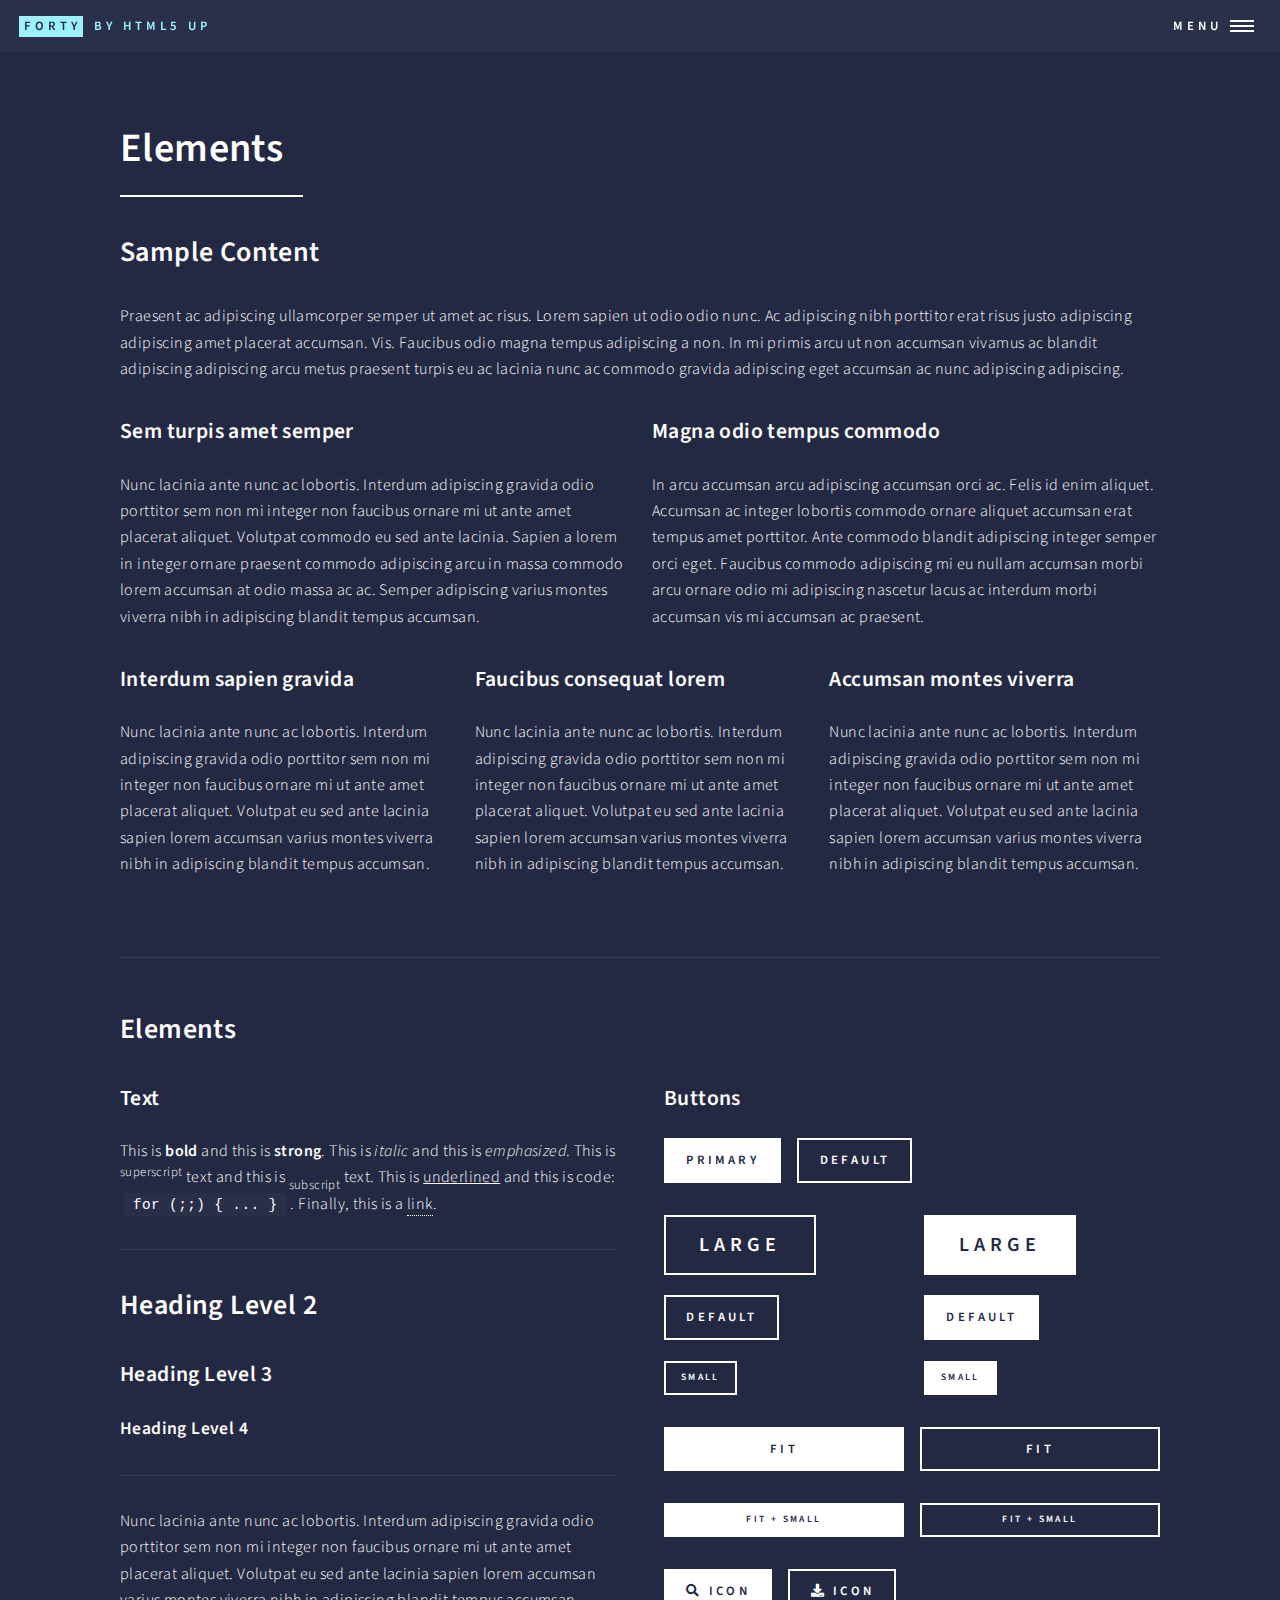
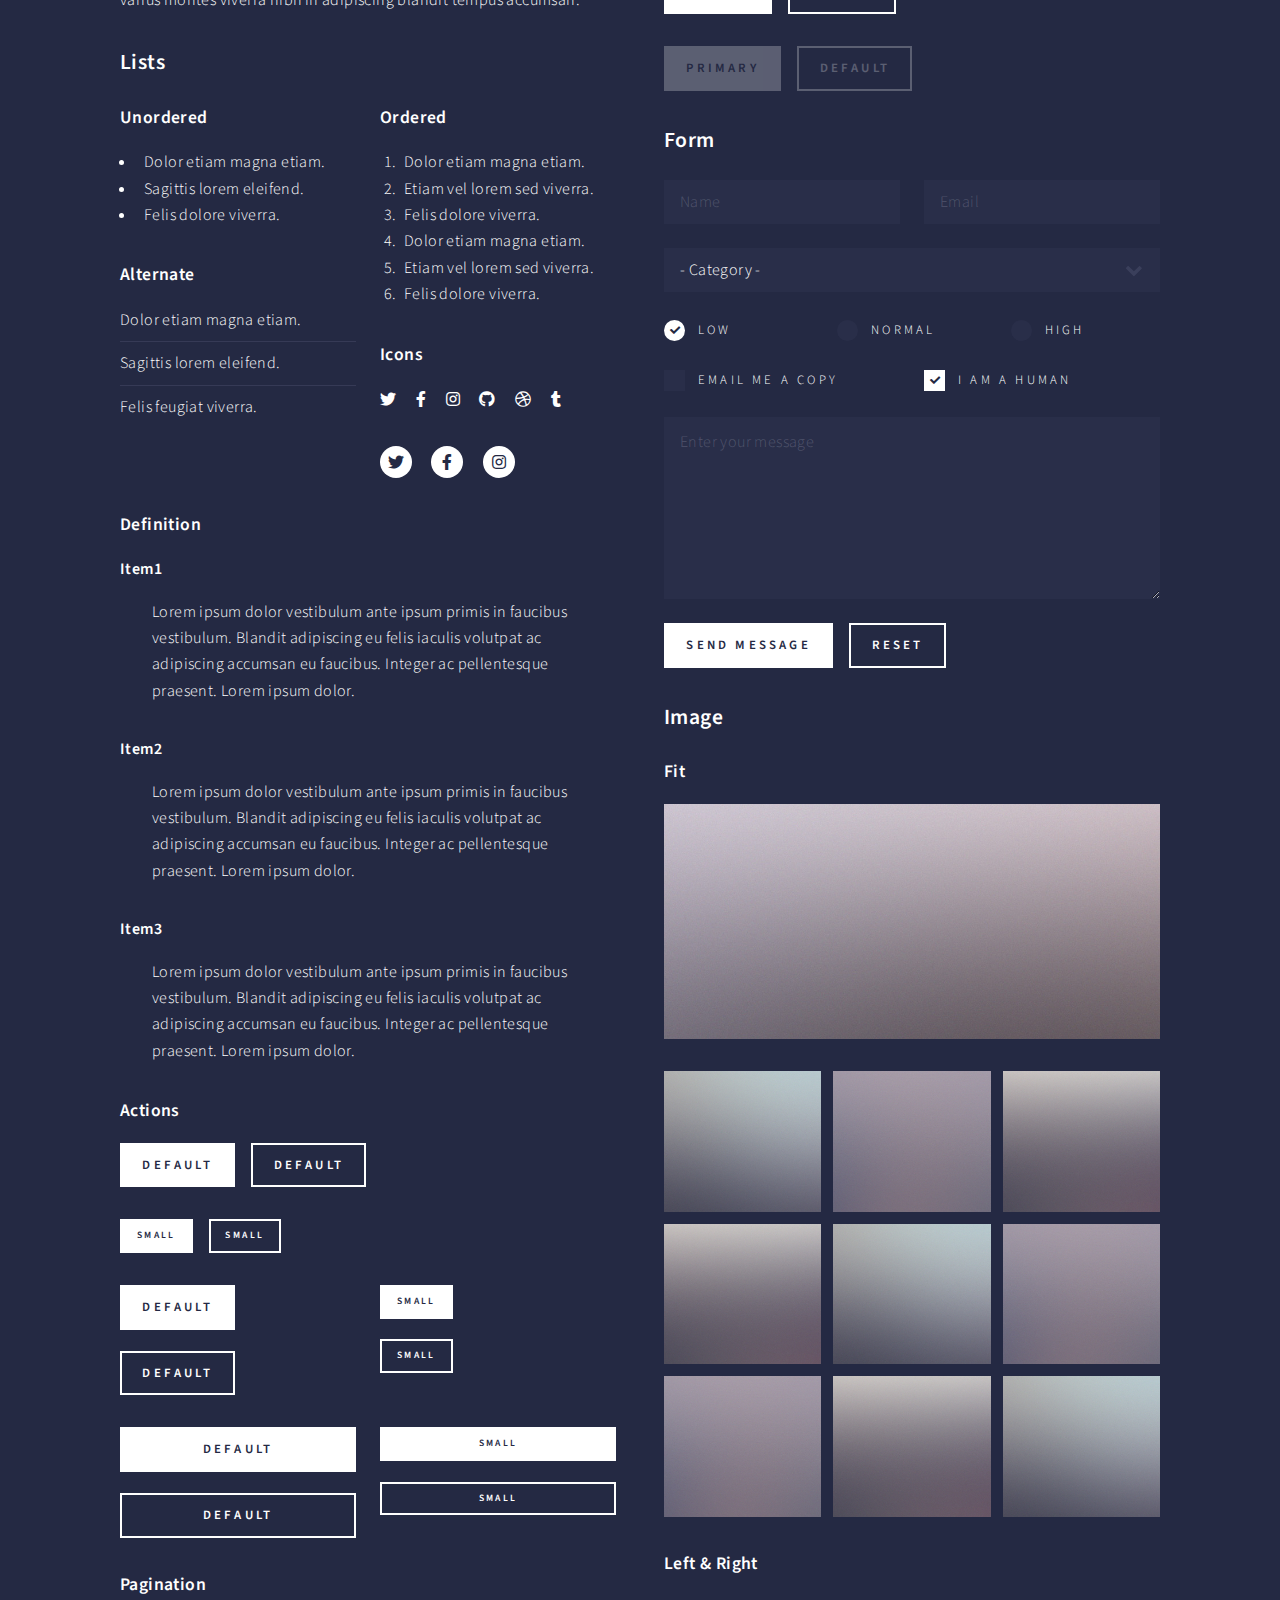
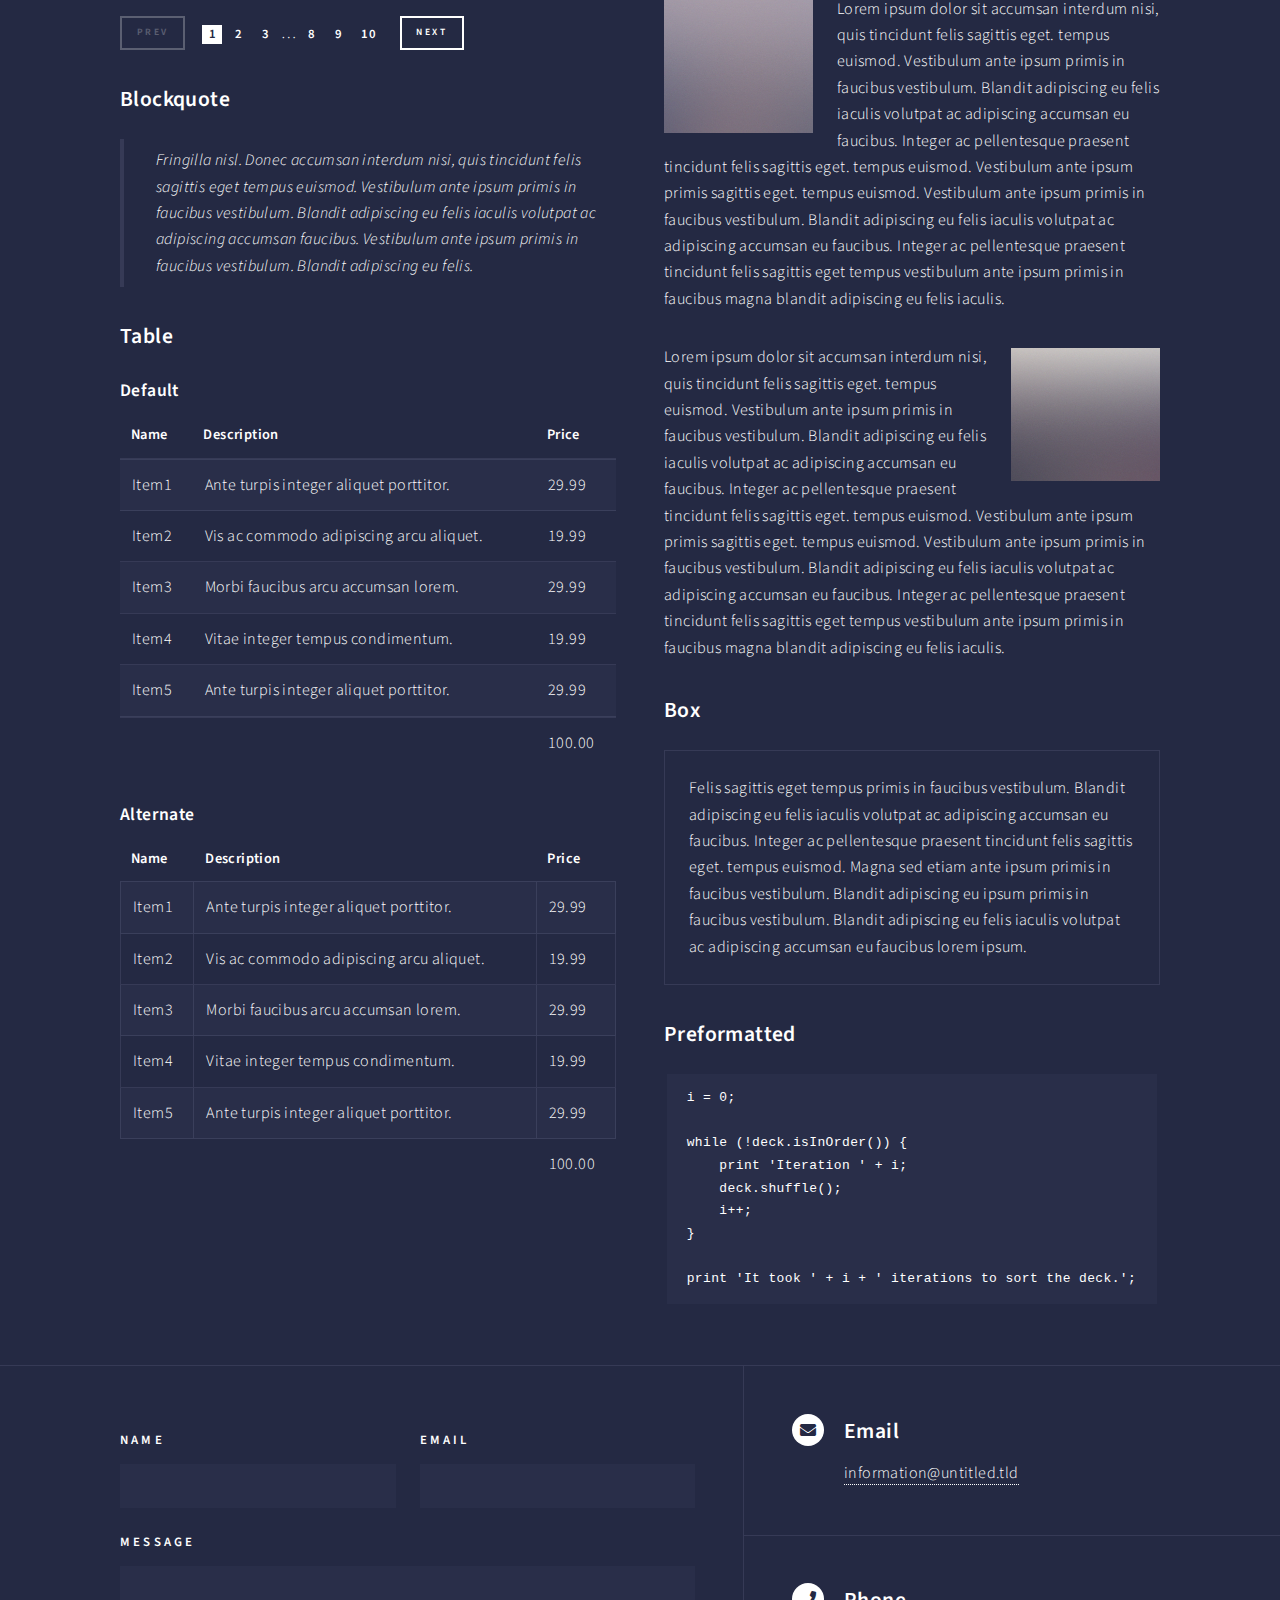
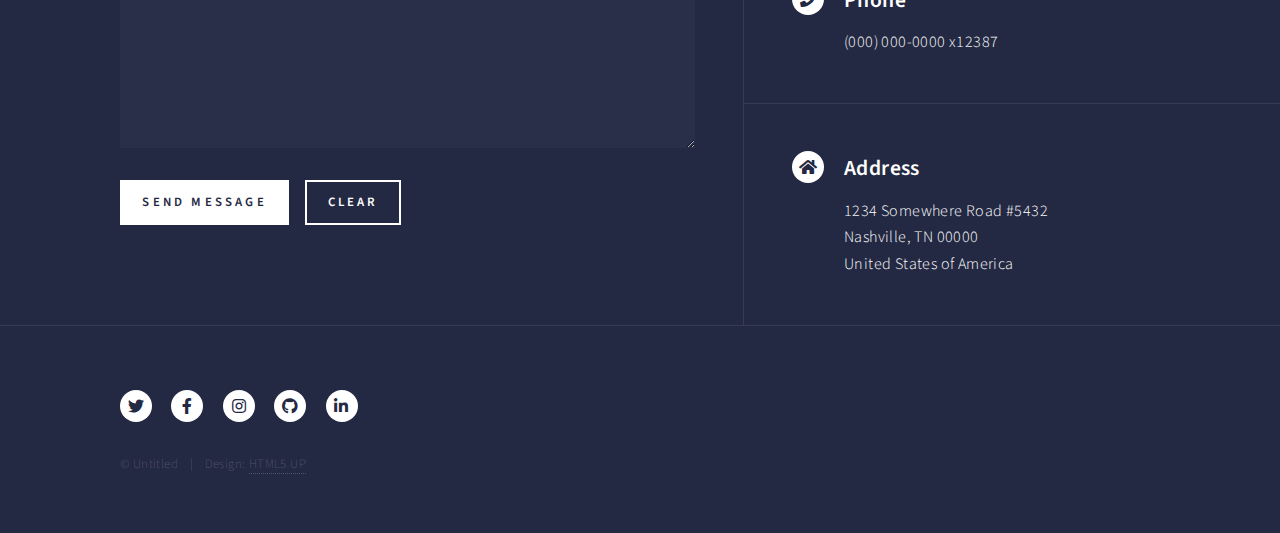
==== elements.html @ 91b51669 "first commit" ====
<!DOCTYPE HTML>
<!--
	Forty by HTML5 UP
	html5up.net | @ajlkn
	Free for personal and commercial use under the CCA 3.0 license (html5up.net/license)
-->
<html>
	<head>
		<title>Elements - Forty by HTML5 UP</title>
		<meta charset="utf-8" />
		<meta name="viewport" content="width=device-width, initial-scale=1, user-scalable=no" />
		<link rel="stylesheet" href="assets/css/main.css" />
		<noscript><link rel="stylesheet" href="assets/css/noscript.css" /></noscript>
	</head>
	<body class="is-preload">

		<!-- Wrapper -->
			<div id="wrapper">

				<!-- Header -->
					<header id="header">
						<a href="index.html" class="logo"><strong>Forty</strong> <span>by HTML5 UP</span></a>
						<nav>
							<a href="#menu">Menu</a>
						</nav>
					</header>

				<!-- Menu -->
					<nav id="menu">
						<ul class="links">
							<li><a href="index.html">Home</a></li>
							<li><a href="landing.html">Landing</a></li>
							<li><a href="generic.html">Generic</a></li>
							<li><a href="elements.html">Elements</a></li>
						</ul>
						<ul class="actions stacked">
							<li><a href="#" class="button primary fit">Get Started</a></li>
							<li><a href="#" class="button fit">Log In</a></li>
						</ul>
					</nav>

				<!-- Main -->
					<div id="main" class="alt">

						<!-- One -->
							<section id="one">
								<div class="inner">
									<header class="major">
										<h1>Elements</h1>
									</header>

									<!-- Content -->
										<h2 id="content">Sample Content</h2>
										<p>Praesent ac adipiscing ullamcorper semper ut amet ac risus. Lorem sapien ut odio odio nunc. Ac adipiscing nibh porttitor erat risus justo adipiscing adipiscing amet placerat accumsan. Vis. Faucibus odio magna tempus adipiscing a non. In mi primis arcu ut non accumsan vivamus ac blandit adipiscing adipiscing arcu metus praesent turpis eu ac lacinia nunc ac commodo gravida adipiscing eget accumsan ac nunc adipiscing adipiscing.</p>
										<div class="row">
											<div class="col-6 col-12-small">
												<h3>Sem turpis amet semper</h3>
												<p>Nunc lacinia ante nunc ac lobortis. Interdum adipiscing gravida odio porttitor sem non mi integer non faucibus ornare mi ut ante amet placerat aliquet. Volutpat commodo eu sed ante lacinia. Sapien a lorem in integer ornare praesent commodo adipiscing arcu in massa commodo lorem accumsan at odio massa ac ac. Semper adipiscing varius montes viverra nibh in adipiscing blandit tempus accumsan.</p>
											</div>
											<div class="col-6 col-12-small">
												<h3>Magna odio tempus commodo</h3>
												<p>In arcu accumsan arcu adipiscing accumsan orci ac. Felis id enim aliquet. Accumsan ac integer lobortis commodo ornare aliquet accumsan erat tempus amet porttitor. Ante commodo blandit adipiscing integer semper orci eget. Faucibus commodo adipiscing mi eu nullam accumsan morbi arcu ornare odio mi adipiscing nascetur lacus ac interdum morbi accumsan vis mi accumsan ac praesent.</p>
											</div>
											<!-- Break -->
											<div class="col-4 col-12-medium">
												<h3>Interdum sapien gravida</h3>
												<p>Nunc lacinia ante nunc ac lobortis. Interdum adipiscing gravida odio porttitor sem non mi integer non faucibus ornare mi ut ante amet placerat aliquet. Volutpat eu sed ante lacinia sapien lorem accumsan varius montes viverra nibh in adipiscing blandit tempus accumsan.</p>
											</div>
											<div class="col-4 col-12-medium">
												<h3>Faucibus consequat lorem</h3>
												<p>Nunc lacinia ante nunc ac lobortis. Interdum adipiscing gravida odio porttitor sem non mi integer non faucibus ornare mi ut ante amet placerat aliquet. Volutpat eu sed ante lacinia sapien lorem accumsan varius montes viverra nibh in adipiscing blandit tempus accumsan.</p>
											</div>
											<div class="col-4 col-12-medium">
												<h3>Accumsan montes viverra</h3>
												<p>Nunc lacinia ante nunc ac lobortis. Interdum adipiscing gravida odio porttitor sem non mi integer non faucibus ornare mi ut ante amet placerat aliquet. Volutpat eu sed ante lacinia sapien lorem accumsan varius montes viverra nibh in adipiscing blandit tempus accumsan.</p>
											</div>
										</div>

									<hr class="major" />

									<!-- Elements -->
										<h2 id="elements">Elements</h2>
										<div class="row gtr-200">
											<div class="col-6 col-12-medium">

												<!-- Text stuff -->
													<h3>Text</h3>
													<p>This is <b>bold</b> and this is <strong>strong</strong>. This is <i>italic</i> and this is <em>emphasized</em>.
													This is <sup>superscript</sup> text and this is <sub>subscript</sub> text.
													This is <u>underlined</u> and this is code: <code>for (;;) { ... }</code>.
													Finally, this is a <a href="#">link</a>.</p>
													<hr />
													<h2>Heading Level 2</h2>
													<h3>Heading Level 3</h3>
													<h4>Heading Level 4</h4>
													<hr />
													<p>Nunc lacinia ante nunc ac lobortis. Interdum adipiscing gravida odio porttitor sem non mi integer non faucibus ornare mi ut ante amet placerat aliquet. Volutpat eu sed ante lacinia sapien lorem accumsan varius montes viverra nibh in adipiscing blandit tempus accumsan.</p>

												<!-- Lists -->
													<h3>Lists</h3>
													<div class="row">
														<div class="col-6 col-12-small">

															<h4>Unordered</h4>
															<ul>
																<li>Dolor etiam magna etiam.</li>
																<li>Sagittis lorem eleifend.</li>
																<li>Felis dolore viverra.</li>
															</ul>

															<h4>Alternate</h4>
															<ul class="alt">
																<li>Dolor etiam magna etiam.</li>
																<li>Sagittis lorem eleifend.</li>
																<li>Felis feugiat viverra.</li>
															</ul>

														</div>
														<div class="col-6 col-12-small">

															<h4>Ordered</h4>
															<ol>
																<li>Dolor etiam magna etiam.</li>
																<li>Etiam vel lorem sed viverra.</li>
																<li>Felis dolore viverra.</li>
																<li>Dolor etiam magna etiam.</li>
																<li>Etiam vel lorem sed viverra.</li>
																<li>Felis dolore viverra.</li>
															</ol>

															<h4>Icons</h4>
															<ul class="icons">
																<li><a href="#" class="icon brands fa-twitter"><span class="label">Twitter</span></a></li>
																<li><a href="#" class="icon brands fa-facebook-f"><span class="label">Facebook</span></a></li>
																<li><a href="#" class="icon brands fa-instagram"><span class="label">Instagram</span></a></li>
																<li><a href="#" class="icon brands fa-github"><span class="label">Github</span></a></li>
																<li><a href="#" class="icon brands fa-dribbble"><span class="label">Dribbble</span></a></li>
																<li><a href="#" class="icon brands fa-tumblr"><span class="label">Tumblr</span></a></li>
															</ul>
															<ul class="icons">
																<li><a href="#" class="icon brands alt fa-twitter"><span class="label">Twitter</span></a></li>
																<li><a href="#" class="icon brands alt fa-facebook-f"><span class="label">Facebook</span></a></li>
																<li><a href="#" class="icon brands alt fa-instagram"><span class="label">Instagram</span></a></li>
															</ul>

														</div>
													</div>
													<h4>Definition</h4>
													<dl>
														<dt>Item1</dt>
														<dd>
															<p>Lorem ipsum dolor vestibulum ante ipsum primis in faucibus vestibulum. Blandit adipiscing eu felis iaculis volutpat ac adipiscing accumsan eu faucibus. Integer ac pellentesque praesent. Lorem ipsum dolor.</p>
														</dd>
														<dt>Item2</dt>
														<dd>
															<p>Lorem ipsum dolor vestibulum ante ipsum primis in faucibus vestibulum. Blandit adipiscing eu felis iaculis volutpat ac adipiscing accumsan eu faucibus. Integer ac pellentesque praesent. Lorem ipsum dolor.</p>
														</dd>
														<dt>Item3</dt>
														<dd>
															<p>Lorem ipsum dolor vestibulum ante ipsum primis in faucibus vestibulum. Blandit adipiscing eu felis iaculis volutpat ac adipiscing accumsan eu faucibus. Integer ac pellentesque praesent. Lorem ipsum dolor.</p>
														</dd>
													</dl>

													<h4>Actions</h4>
													<ul class="actions">
														<li><a href="#" class="button primary">Default</a></li>
														<li><a href="#" class="button">Default</a></li>
													</ul>
													<ul class="actions small">
														<li><a href="#" class="button primary small">Small</a></li>
														<li><a href="#" class="button small">Small</a></li>
													</ul>
													<div class="row">
														<div class="col-6 col-12-small">
															<ul class="actions stacked">
																<li><a href="#" class="button primary">Default</a></li>
																<li><a href="#" class="button">Default</a></li>
															</ul>
														</div>
														<div class="col-6 col-12-small">
															<ul class="actions stacked">
																<li><a href="#" class="button primary small">Small</a></li>
																<li><a href="#" class="button small">Small</a></li>
															</ul>
														</div>
														<div class="col-6 col-12-small">
															<ul class="actions stacked">
																<li><a href="#" class="button primary fit">Default</a></li>
																<li><a href="#" class="button fit">Default</a></li>
															</ul>
														</div>
														<div class="col-6 col-12-small">
															<ul class="actions stacked">
																<li><a href="#" class="button primary small fit">Small</a></li>
																<li><a href="#" class="button small fit">Small</a></li>
															</ul>
														</div>
													</div>

													<h4>Pagination</h4>
													<ul class="pagination">
														<li><span class="button small disabled">Prev</span></li>
														<li><a href="#" class="page active">1</a></li>
														<li><a href="#" class="page">2</a></li>
														<li><a href="#" class="page">3</a></li>
														<li><span>&hellip;</span></li>
														<li><a href="#" class="page">8</a></li>
														<li><a href="#" class="page">9</a></li>
														<li><a href="#" class="page">10</a></li>
														<li><a href="#" class="button small">Next</a></li>
													</ul>

												<!-- Blockquote -->
													<h3>Blockquote</h3>
													<blockquote>Fringilla nisl. Donec accumsan interdum nisi, quis tincidunt felis sagittis eget tempus euismod. Vestibulum ante ipsum primis in faucibus vestibulum. Blandit adipiscing eu felis iaculis volutpat ac adipiscing accumsan faucibus. Vestibulum ante ipsum primis in faucibus vestibulum. Blandit adipiscing eu felis.</blockquote>

												<!-- Table -->
													<h3>Table</h3>

													<h4>Default</h4>
													<div class="table-wrapper">
														<table>
															<thead>
																<tr>
																	<th>Name</th>
																	<th>Description</th>
																	<th>Price</th>
																</tr>
															</thead>
															<tbody>
																<tr>
																	<td>Item1</td>
																	<td>Ante turpis integer aliquet porttitor.</td>
																	<td>29.99</td>
																</tr>
																<tr>
																	<td>Item2</td>
																	<td>Vis ac commodo adipiscing arcu aliquet.</td>
																	<td>19.99</td>
																</tr>
																<tr>
																	<td>Item3</td>
																	<td> Morbi faucibus arcu accumsan lorem.</td>
																	<td>29.99</td>
																</tr>
																<tr>
																	<td>Item4</td>
																	<td>Vitae integer tempus condimentum.</td>
																	<td>19.99</td>
																</tr>
																<tr>
																	<td>Item5</td>
																	<td>Ante turpis integer aliquet porttitor.</td>
																	<td>29.99</td>
																</tr>
															</tbody>
															<tfoot>
																<tr>
																	<td colspan="2"></td>
																	<td>100.00</td>
																</tr>
															</tfoot>
														</table>
													</div>

													<h4>Alternate</h4>
													<div class="table-wrapper">
														<table class="alt">
															<thead>
																<tr>
																	<th>Name</th>
																	<th>Description</th>
																	<th>Price</th>
																</tr>
															</thead>
															<tbody>
																<tr>
																	<td>Item1</td>
																	<td>Ante turpis integer aliquet porttitor.</td>
																	<td>29.99</td>
																</tr>
																<tr>
																	<td>Item2</td>
																	<td>Vis ac commodo adipiscing arcu aliquet.</td>
																	<td>19.99</td>
																</tr>
																<tr>
																	<td>Item3</td>
																	<td> Morbi faucibus arcu accumsan lorem.</td>
																	<td>29.99</td>
																</tr>
																<tr>
																	<td>Item4</td>
																	<td>Vitae integer tempus condimentum.</td>
																	<td>19.99</td>
																</tr>
																<tr>
																	<td>Item5</td>
																	<td>Ante turpis integer aliquet porttitor.</td>
																	<td>29.99</td>
																</tr>
															</tbody>
															<tfoot>
																<tr>
																	<td colspan="2"></td>
																	<td>100.00</td>
																</tr>
															</tfoot>
														</table>
													</div>

											</div>
											<div class="col-6 col-12-medium">

												<!-- Buttons -->
													<h3>Buttons</h3>
													<ul class="actions">
														<li><a href="#" class="button primary">Primary</a></li>
														<li><a href="#" class="button">Default</a></li>
													</ul>
													<div class="row">
														<div class="col-6 col-12-xsmall">
															<ul class="actions stacked">
																<li><a href="#" class="button large">Large</a></li>
																<li><a href="#" class="button">Default</a></li>
																<li><a href="#" class="button small">Small</a></li>
															</ul>
														</div>
														<div class="col-6 col-12-xsmall">
															<ul class="actions stacked">
																<li><a href="#" class="button primary large">Large</a></li>
																<li><a href="#" class="button primary">Default</a></li>
																<li><a href="#" class="button primary small">Small</a></li>
															</ul>
														</div>
													</div>
													<ul class="actions fit">
														<li><a href="#" class="button primary fit">Fit</a></li>
														<li><a href="#" class="button fit">Fit</a></li>
													</ul>
													<ul class="actions fit small">
														<li><a href="#" class="button primary fit small">Fit + Small</a></li>
														<li><a href="#" class="button fit small">Fit + Small</a></li>
													</ul>
													<ul class="actions">
														<li><a href="#" class="button primary icon solid fa-search">Icon</a></li>
														<li><a href="#" class="button icon solid fa-download">Icon</a></li>
													</ul>
													<ul class="actions">
														<li><span class="button primary disabled">Primary</span></li>
														<li><span class="button disabled">Default</span></li>
													</ul>

												<!-- Form -->
													<h3>Form</h3>

													<form method="post" action="#">
														<div class="row gtr-uniform">
															<div class="col-6 col-12-xsmall">
																<input type="text" name="demo-name" id="demo-name" value="" placeholder="Name" />
															</div>
															<div class="col-6 col-12-xsmall">
																<input type="email" name="demo-email" id="demo-email" value="" placeholder="Email" />
															</div>
															<!-- Break -->
															<div class="col-12">
																<select name="demo-category" id="demo-category">
																	<option value="">- Category -</option>
																	<option value="1">Manufacturing</option>
																	<option value="1">Shipping</option>
																	<option value="1">Administration</option>
																	<option value="1">Human Resources</option>
																</select>
															</div>
															<!-- Break -->
															<div class="col-4 col-12-small">
																<input type="radio" id="demo-priority-low" name="demo-priority" checked>
																<label for="demo-priority-low">Low</label>
															</div>
															<div class="col-4 col-12-small">
																<input type="radio" id="demo-priority-normal" name="demo-priority">
																<label for="demo-priority-normal">Normal</label>
															</div>
															<div class="col-4 col-12-small">
																<input type="radio" id="demo-priority-high" name="demo-priority">
																<label for="demo-priority-high">High</label>
															</div>
															<!-- Break -->
															<div class="col-6 col-12-small">
																<input type="checkbox" id="demo-copy" name="demo-copy">
																<label for="demo-copy">Email me a copy</label>
															</div>
															<div class="col-6 col-12-small">
																<input type="checkbox" id="demo-human" name="demo-human" checked>
																<label for="demo-human">I am a human</label>
															</div>
															<!-- Break -->
															<div class="col-12">
																<textarea name="demo-message" id="demo-message" placeholder="Enter your message" rows="6"></textarea>
															</div>
															<!-- Break -->
															<div class="col-12">
																<ul class="actions">
																	<li><input type="submit" value="Send Message" class="primary" /></li>
																	<li><input type="reset" value="Reset" /></li>
																</ul>
															</div>
														</div>
													</form>

												<!-- Image -->
													<h3>Image</h3>

													<h4>Fit</h4>
													<span class="image fit"><img src="images/pic03.jpg" alt="" /></span>
													<div class="box alt">
														<div class="row gtr-50 gtr-uniform">
															<div class="col-4"><span class="image fit"><img src="images/pic08.jpg" alt="" /></span></div>
															<div class="col-4"><span class="image fit"><img src="images/pic09.jpg" alt="" /></span></div>
															<div class="col-4"><span class="image fit"><img src="images/pic10.jpg" alt="" /></span></div>
															<!-- Break -->
															<div class="col-4"><span class="image fit"><img src="images/pic10.jpg" alt="" /></span></div>
															<div class="col-4"><span class="image fit"><img src="images/pic08.jpg" alt="" /></span></div>
															<div class="col-4"><span class="image fit"><img src="images/pic09.jpg" alt="" /></span></div>
															<!-- Break -->
															<div class="col-4"><span class="image fit"><img src="images/pic09.jpg" alt="" /></span></div>
															<div class="col-4"><span class="image fit"><img src="images/pic10.jpg" alt="" /></span></div>
															<div class="col-4"><span class="image fit"><img src="images/pic08.jpg" alt="" /></span></div>
														</div>
													</div>

													<h4>Left &amp; Right</h4>
													<p><span class="image left"><img src="images/pic09.jpg" alt="" /></span>Lorem ipsum dolor sit accumsan interdum nisi, quis tincidunt felis sagittis eget. tempus euismod. Vestibulum ante ipsum primis in faucibus vestibulum. Blandit adipiscing eu felis iaculis volutpat ac adipiscing accumsan eu faucibus. Integer ac pellentesque praesent tincidunt felis sagittis eget. tempus euismod. Vestibulum ante ipsum primis sagittis eget. tempus euismod. Vestibulum ante ipsum primis in faucibus vestibulum. Blandit adipiscing eu felis iaculis volutpat ac adipiscing accumsan eu faucibus. Integer ac pellentesque praesent tincidunt felis sagittis eget tempus vestibulum ante ipsum primis in faucibus magna blandit adipiscing eu felis iaculis.</p>
													<p><span class="image right"><img src="images/pic10.jpg" alt="" /></span>Lorem ipsum dolor sit accumsan interdum nisi, quis tincidunt felis sagittis eget. tempus euismod. Vestibulum ante ipsum primis in faucibus vestibulum. Blandit adipiscing eu felis iaculis volutpat ac adipiscing accumsan eu faucibus. Integer ac pellentesque praesent tincidunt felis sagittis eget. tempus euismod. Vestibulum ante ipsum primis sagittis eget. tempus euismod. Vestibulum ante ipsum primis in faucibus vestibulum. Blandit adipiscing eu felis iaculis volutpat ac adipiscing accumsan eu faucibus. Integer ac pellentesque praesent tincidunt felis sagittis eget tempus vestibulum ante ipsum primis in faucibus magna blandit adipiscing eu felis iaculis.</p>

												<!-- Box -->
													<h3>Box</h3>
													<div class="box">
														<p>Felis sagittis eget tempus primis in faucibus vestibulum. Blandit adipiscing eu felis iaculis volutpat ac adipiscing accumsan eu faucibus. Integer ac pellentesque praesent tincidunt felis sagittis eget. tempus euismod. Magna sed etiam ante ipsum primis in faucibus vestibulum. Blandit adipiscing eu ipsum primis in faucibus vestibulum. Blandit adipiscing eu felis iaculis volutpat ac adipiscing accumsan eu faucibus lorem ipsum.</p>
													</div>

												<!-- Preformatted Code -->
													<h3>Preformatted</h3>
													<pre><code>i = 0;

while (!deck.isInOrder()) {
    print 'Iteration ' + i;
    deck.shuffle();
    i++;
}

print 'It took ' + i + ' iterations to sort the deck.';
</code></pre>

											</div>
										</div>

								</div>
							</section>

					</div>

				<!-- Contact -->
					<section id="contact">
						<div class="inner">
							<section>
								<form method="post" action="#">
									<div class="fields">
										<div class="field half">
											<label for="name">Name</label>
											<input type="text" name="name" id="name" />
										</div>
										<div class="field half">
											<label for="email">Email</label>
											<input type="text" name="email" id="email" />
										</div>
										<div class="field">
											<label for="message">Message</label>
											<textarea name="message" id="message" rows="6"></textarea>
										</div>
									</div>
									<ul class="actions">
										<li><input type="submit" value="Send Message" class="primary" /></li>
										<li><input type="reset" value="Clear" /></li>
									</ul>
								</form>
							</section>
							<section class="split">
								<section>
									<div class="contact-method">
										<span class="icon solid alt fa-envelope"></span>
										<h3>Email</h3>
										<a href="#">information@untitled.tld</a>
									</div>
								</section>
								<section>
									<div class="contact-method">
										<span class="icon solid alt fa-phone"></span>
										<h3>Phone</h3>
										<span>(000) 000-0000 x12387</span>
									</div>
								</section>
								<section>
									<div class="contact-method">
										<span class="icon solid alt fa-home"></span>
										<h3>Address</h3>
										<span>1234 Somewhere Road #5432<br />
										Nashville, TN 00000<br />
										United States of America</span>
									</div>
								</section>
							</section>
						</div>
					</section>

				<!-- Footer -->
					<footer id="footer">
						<div class="inner">
							<ul class="icons">
								<li><a href="#" class="icon brands alt fa-twitter"><span class="label">Twitter</span></a></li>
								<li><a href="#" class="icon brands alt fa-facebook-f"><span class="label">Facebook</span></a></li>
								<li><a href="#" class="icon brands alt fa-instagram"><span class="label">Instagram</span></a></li>
								<li><a href="#" class="icon brands alt fa-github"><span class="label">GitHub</span></a></li>
								<li><a href="#" class="icon brands alt fa-linkedin-in"><span class="label">LinkedIn</span></a></li>
							</ul>
							<ul class="copyright">
								<li>&copy; Untitled</li><li>Design: <a href="https://html5up.net">HTML5 UP</a></li>
							</ul>
						</div>
					</footer>

			</div>

		<!-- Scripts -->
			<script src="assets/js/jquery.min.js"></script>
			<script src="assets/js/jquery.scrolly.min.js"></script>
			<script src="assets/js/jquery.scrollex.min.js"></script>
			<script src="assets/js/browser.min.js"></script>
			<script src="assets/js/breakpoints.min.js"></script>
			<script src="assets/js/util.js"></script>
			<script src="assets/js/main.js"></script>

	</body>
</html>
---- assets/css/main.css ----
@import url(fontawesome-all.min.css);
@import url("https://fonts.googleapis.com/css?family=Source+Sans+Pro:300,300italic,600,600italic");

/*
	Forty by HTML5 UP
	html5up.net | @ajlkn
	Free for personal and commercial use under the CCA 3.0 license (html5up.net/license)
*/

html, body, div, span, applet, object,
iframe, h1, h2, h3, h4, h5, h6, p, blockquote,
pre, a, abbr, acronym, address, big, cite,
code, del, dfn, em, img, ins, kbd, q, s, samp,
small, strike, strong, sub, sup, tt, var, b,
u, i, center, dl, dt, dd, ol, ul, li, fieldset,
form, label, legend, table, caption, tbody,
tfoot, thead, tr, th, td, article, aside,
canvas, details, embed, figure, figcaption,
footer, header, hgroup, menu, nav, output, ruby,
section, summary, time, mark, audio, video {
	margin: 0;
	padding: 0;
	border: 0;
	font-size: 100%;
	font: inherit;
	vertical-align: baseline;}

article, aside, details, figcaption, figure,
footer, header, hgroup, menu, nav, section {
	display: block;}

body {
	line-height: 1;
}

ol, ul {
	list-style: none;
}

blockquote, q {
	quotes: none;
}

	blockquote:before, blockquote:after, q:before, q:after {
		content: '';
		content: none;
	}

table {
	border-collapse: collapse;
	border-spacing: 0;
}

body {
	-webkit-text-size-adjust: none;
}

mark {
	background-color: transparent;
	color: inherit;
}

input::-moz-focus-inner {
	border: 0;
	padding: 0;
}

input, select, textarea {
	-moz-appearance: none;
	-webkit-appearance: none;
	-ms-appearance: none;
	appearance: none;
}

/* Basic */

	@-ms-viewport {
		width: device-width;
	}

	body {
		-ms-overflow-style: scrollbar;
	}

	@media screen and (max-width: 480px) {

		html, body {
			min-width: 320px;
		}

	}

	html {
		box-sizing: border-box;
	}

	*, *:before, *:after {
		box-sizing: inherit;
	}

	body {
		background: #242943;
	}

		body.is-preload *, body.is-preload *:before, body.is-preload *:after {
			-moz-animation: none !important;
			-webkit-animation: none !important;
			-ms-animation: none !important;
			animation: none !important;
			-moz-transition: none !important;
			-webkit-transition: none !important;
			-ms-transition: none !important;
			transition: none !important;
		}

/* Type */

	body, input, select, textarea {
		color: #ffffff;
		font-family: "Source Sans Pro", Helvetica, sans-serif;
		font-size: 17pt;
		font-weight: 300;
		letter-spacing: 0.025em;
		line-height: 1.65;
	}

		@media screen and (max-width: 1680px) {

			body, input, select, textarea {
				font-size: 14pt;
			}

		}

		@media screen and (max-width: 1280px) {

			body, input, select, textarea {
				font-size: 12pt;
			}

		}

		@media screen and (max-width: 360px) {

			body, input, select, textarea {
				font-size: 11pt;
			}

		}

	a {
		-moz-transition: color 0.2s ease-in-out, border-bottom-color 0.2s ease-in-out;
		-webkit-transition: color 0.2s ease-in-out, border-bottom-color 0.2s ease-in-out;
		-ms-transition: color 0.2s ease-in-out, border-bottom-color 0.2s ease-in-out;
		transition: color 0.2s ease-in-out, border-bottom-color 0.2s ease-in-out;
		border-bottom: dotted 1px;
		color: inherit;
		text-decoration: none;
	}

		a:hover {
			border-bottom-color: transparent;
			color: #9bf1ff !important;
		}

		a:active {
			color: #53e3fb !important;
		}

	strong, b {
		color: #ffffff;
		font-weight: 600;
	}

	em, i {
		font-style: italic;
	}

	p {
		margin: 0 0 2em 0;
	}

	h1, h2, h3, h4, h5, h6 {
		color: #ffffff;
		font-weight: 600;
		line-height: 1.65;
		margin: 0 0 1em 0;
	}

		h1 a, h2 a, h3 a, h4 a, h5 a, h6 a {
			color: inherit;
			border-bottom: 0;
		}

	h1 {
		font-size: 2.5em;
	}

	h2 {
		font-size: 1.75em;
	}

	h3 {
		font-size: 1.35em;
	}

	h4 {
		font-size: 1.1em;
	}

	h5 {
		font-size: 0.9em;
	}

	h6 {
		font-size: 0.7em;
	}

	@media screen and (max-width: 736px) {

		h1 {
			font-size: 2em;
		}

		h2 {
			font-size: 1.5em;
		}

		h3 {
			font-size: 1.25em;
		}

	}

	sub {
		font-size: 0.8em;
		position: relative;
		top: 0.5em;
	}

	sup {
		font-size: 0.8em;
		position: relative;
		top: -0.5em;
	}

	blockquote {
		border-left: solid 4px rgba(212, 212, 255, 0.1);
		font-style: italic;
		margin: 0 0 2em 0;
		padding: 0.5em 0 0.5em 2em;
	}

	code {
		background: rgba(212, 212, 255, 0.035);
		font-family: "Courier New", monospace;
		font-size: 0.9em;
		margin: 0 0.25em;
		padding: 0.25em 0.65em;
	}

	pre {
		-webkit-overflow-scrolling: touch;
		font-family: "Courier New", monospace;
		font-size: 0.9em;
		margin: 0 0 2em 0;
	}

		pre code {
			display: block;
			line-height: 1.75;
			padding: 1em 1.5em;
			overflow-x: auto;
		}

	hr {
		border: 0;
		border-bottom: solid 1px rgba(212, 212, 255, 0.1);
		margin: 2em 0;
	}

		hr.major {
			margin: 3em 0;
		}

	.align-left {
		text-align: left;
	}

	.align-center {
		text-align: center;
	}

	.align-right {
		text-align: right;
	}

/* Row */

	.row {
		display: flex;
		flex-wrap: wrap;
		box-sizing: border-box;
		align-items: stretch;
	}

		.row > * {
			box-sizing: border-box;
		}

		.row.gtr-uniform > * > :last-child {
			margin-bottom: 0;
		}

		.row.aln-left {
			justify-content: flex-start;
		}

		.row.aln-center {
			justify-content: center;
		}

		.row.aln-right {
			justify-content: flex-end;
		}

		.row.aln-top {
			align-items: flex-start;
		}

		.row.aln-middle {
			align-items: center;
		}

		.row.aln-bottom {
			align-items: flex-end;
		}

		.row > .imp {
			order: -1;
		}

		.row > .col-1 {
			width: 8.33333%;
		}

		.row > .off-1 {
			margin-left: 8.33333%;
		}

		.row > .col-2 {
			width: 16.66667%;
		}

		.row > .off-2 {
			margin-left: 16.66667%;
		}

		.row > .col-3 {
			width: 25%;
		}

		.row > .off-3 {
			margin-left: 25%;
		}

		.row > .col-4 {
			width: 33.33333%;
		}

		.row > .off-4 {
			margin-left: 33.33333%;
		}

		.row > .col-5 {
			width: 41.66667%;
		}

		.row > .off-5 {
			margin-left: 41.66667%;
		}

		.row > .col-6 {
			width: 50%;
		}

		.row > .off-6 {
			margin-left: 50%;
		}

		.row > .col-7 {
			width: 58.33333%;
		}

		.row > .off-7 {
			margin-left: 58.33333%;
		}

		.row > .col-8 {
			width: 66.66667%;
		}

		.row > .off-8 {
			margin-left: 66.66667%;
		}

		.row > .col-9 {
			width: 75%;
		}

		.row > .off-9 {
			margin-left: 75%;
		}

		.row > .col-10 {
			width: 83.33333%;
		}

		.row > .off-10 {
			margin-left: 83.33333%;
		}

		.row > .col-11 {
			width: 91.66667%;
		}

		.row > .off-11 {
			margin-left: 91.66667%;
		}

		.row > .col-12 {
			width: 100%;
		}

		.row > .off-12 {
			margin-left: 100%;
		}

		.row.gtr-0 {
			margin-top: 0;
			margin-left: 0em;
		}

			.row.gtr-0 > * {
				padding: 0 0 0 0em;
			}

			.row.gtr-0.gtr-uniform {
				margin-top: 0em;
			}

				.row.gtr-0.gtr-uniform > * {
					padding-top: 0em;
				}

		.row.gtr-25 {
			margin-top: 0;
			margin-left: -0.5em;
		}

			.row.gtr-25 > * {
				padding: 0 0 0 0.5em;
			}

			.row.gtr-25.gtr-uniform {
				margin-top: -0.5em;
			}

				.row.gtr-25.gtr-uniform > * {
					padding-top: 0.5em;
				}

		.row.gtr-50 {
			margin-top: 0;
			margin-left: -1em;
		}

			.row.gtr-50 > * {
				padding: 0 0 0 1em;
			}

			.row.gtr-50.gtr-uniform {
				margin-top: -1em;
			}

				.row.gtr-50.gtr-uniform > * {
					padding-top: 1em;
				}

		.row {
			margin-top: 0;
			margin-left: -2em;
		}

			.row > * {
				padding: 0 0 0 2em;
			}

			.row.gtr-uniform {
				margin-top: -2em;
			}

				.row.gtr-uniform > * {
					padding-top: 2em;
				}

		.row.gtr-150 {
			margin-top: 0;
			margin-left: -3em;
		}

			.row.gtr-150 > * {
				padding: 0 0 0 3em;
			}

			.row.gtr-150.gtr-uniform {
				margin-top: -3em;
			}

				.row.gtr-150.gtr-uniform > * {
					padding-top: 3em;
				}

		.row.gtr-200 {
			margin-top: 0;
			margin-left: -4em;
		}

			.row.gtr-200 > * {
				padding: 0 0 0 4em;
			}

			.row.gtr-200.gtr-uniform {
				margin-top: -4em;
			}

				.row.gtr-200.gtr-uniform > * {
					padding-top: 4em;
				}

		@media screen and (max-width: 1680px) {

			.row {
				display: flex;
				flex-wrap: wrap;
				box-sizing: border-box;
				align-items: stretch;
			}

				.row > * {
					box-sizing: border-box;
				}

				.row.gtr-uniform > * > :last-child {
					margin-bottom: 0;
				}

				.row.aln-left {
					justify-content: flex-start;
				}

				.row.aln-center {
					justify-content: center;
				}

				.row.aln-right {
					justify-content: flex-end;
				}

				.row.aln-top {
					align-items: flex-start;
				}

				.row.aln-middle {
					align-items: center;
				}

				.row.aln-bottom {
					align-items: flex-end;
				}

				.row > .imp-xlarge {
					order: -1;
				}

				.row > .col-1-xlarge {
					width: 8.33333%;
				}

				.row > .off-1-xlarge {
					margin-left: 8.33333%;
				}

				.row > .col-2-xlarge {
					width: 16.66667%;
				}

				.row > .off-2-xlarge {
					margin-left: 16.66667%;
				}

				.row > .col-3-xlarge {
					width: 25%;
				}

				.row > .off-3-xlarge {
					margin-left: 25%;
				}

				.row > .col-4-xlarge {
					width: 33.33333%;
				}

				.row > .off-4-xlarge {
					margin-left: 33.33333%;
				}

				.row > .col-5-xlarge {
					width: 41.66667%;
				}

				.row > .off-5-xlarge {
					margin-left: 41.66667%;
				}

				.row > .col-6-xlarge {
					width: 50%;
				}

				.row > .off-6-xlarge {
					margin-left: 50%;
				}

				.row > .col-7-xlarge {
					width: 58.33333%;
				}

				.row > .off-7-xlarge {
					margin-left: 58.33333%;
				}

				.row > .col-8-xlarge {
					width: 66.66667%;
				}

				.row > .off-8-xlarge {
					margin-left: 66.66667%;
				}

				.row > .col-9-xlarge {
					width: 75%;
				}

				.row > .off-9-xlarge {
					margin-left: 75%;
				}

				.row > .col-10-xlarge {
					width: 83.33333%;
				}

				.row > .off-10-xlarge {
					margin-left: 83.33333%;
				}

				.row > .col-11-xlarge {
					width: 91.66667%;
				}

				.row > .off-11-xlarge {
					margin-left: 91.66667%;
				}

				.row > .col-12-xlarge {
					width: 100%;
				}

				.row > .off-12-xlarge {
					margin-left: 100%;
				}

				.row.gtr-0 {
					margin-top: 0;
					margin-left: 0em;
				}

					.row.gtr-0 > * {
						padding: 0 0 0 0em;
					}

					.row.gtr-0.gtr-uniform {
						margin-top: 0em;
					}

						.row.gtr-0.gtr-uniform > * {
							padding-top: 0em;
						}

				.row.gtr-25 {
					margin-top: 0;
					margin-left: -0.5em;
				}

					.row.gtr-25 > * {
						padding: 0 0 0 0.5em;
					}

					.row.gtr-25.gtr-uniform {
						margin-top: -0.5em;
					}

						.row.gtr-25.gtr-uniform > * {
							padding-top: 0.5em;
						}

				.row.gtr-50 {
					margin-top: 0;
					margin-left: -1em;
				}

					.row.gtr-50 > * {
						padding: 0 0 0 1em;
					}

					.row.gtr-50.gtr-uniform {
						margin-top: -1em;
					}

						.row.gtr-50.gtr-uniform > * {
							padding-top: 1em;
						}

				.row {
					margin-top: 0;
					margin-left: -2em;
				}

					.row > * {
						padding: 0 0 0 2em;
					}

					.row.gtr-uniform {
						margin-top: -2em;
					}

						.row.gtr-uniform > * {
							padding-top: 2em;
						}

				.row.gtr-150 {
					margin-top: 0;
					margin-left: -3em;
				}

					.row.gtr-150 > * {
						padding: 0 0 0 3em;
					}

					.row.gtr-150.gtr-uniform {
						margin-top: -3em;
					}

						.row.gtr-150.gtr-uniform > * {
							padding-top: 3em;
						}

				.row.gtr-200 {
					margin-top: 0;
					margin-left: -4em;
				}

					.row.gtr-200 > * {
						padding: 0 0 0 4em;
					}

					.row.gtr-200.gtr-uniform {
						margin-top: -4em;
					}

						.row.gtr-200.gtr-uniform > * {
							padding-top: 4em;
						}

		}

		@media screen and (max-width: 1280px) {

			.row {
				display: flex;
				flex-wrap: wrap;
				box-sizing: border-box;
				align-items: stretch;
			}

				.row > * {
					box-sizing: border-box;
				}

				.row.gtr-uniform > * > :last-child {
					margin-bottom: 0;
				}

				.row.aln-left {
					justify-content: flex-start;
				}

				.row.aln-center {
					justify-content: center;
				}

				.row.aln-right {
					justify-content: flex-end;
				}

				.row.aln-top {
					align-items: flex-start;
				}

				.row.aln-middle {
					align-items: center;
				}

				.row.aln-bottom {
					align-items: flex-end;
				}

				.row > .imp-large {
					order: -1;
				}

				.row > .col-1-large {
					width: 8.33333%;
				}

				.row > .off-1-large {
					margin-left: 8.33333%;
				}

				.row > .col-2-large {
					width: 16.66667%;
				}

				.row > .off-2-large {
					margin-left: 16.66667%;
				}

				.row > .col-3-large {
					width: 25%;
				}

				.row > .off-3-large {
					margin-left: 25%;
				}

				.row > .col-4-large {
					width: 33.33333%;
				}

				.row > .off-4-large {
					margin-left: 33.33333%;
				}

				.row > .col-5-large {
					width: 41.66667%;
				}

				.row > .off-5-large {
					margin-left: 41.66667%;
				}

				.row > .col-6-large {
					width: 50%;
				}

				.row > .off-6-large {
					margin-left: 50%;
				}

				.row > .col-7-large {
					width: 58.33333%;
				}

				.row > .off-7-large {
					margin-left: 58.33333%;
				}

				.row > .col-8-large {
					width: 66.66667%;
				}

				.row > .off-8-large {
					margin-left: 66.66667%;
				}

				.row > .col-9-large {
					width: 75%;
				}

				.row > .off-9-large {
					margin-left: 75%;
				}

				.row > .col-10-large {
					width: 83.33333%;
				}

				.row > .off-10-large {
					margin-left: 83.33333%;
				}

				.row > .col-11-large {
					width: 91.66667%;
				}

				.row > .off-11-large {
					margin-left: 91.66667%;
				}

				.row > .col-12-large {
					width: 100%;
				}

				.row > .off-12-large {
					margin-left: 100%;
				}

				.row.gtr-0 {
					margin-top: 0;
					margin-left: 0em;
				}

					.row.gtr-0 > * {
						padding: 0 0 0 0em;
					}

					.row.gtr-0.gtr-uniform {
						margin-top: 0em;
					}

						.row.gtr-0.gtr-uniform > * {
							padding-top: 0em;
						}

				.row.gtr-25 {
					margin-top: 0;
					margin-left: -0.375em;
				}

					.row.gtr-25 > * {
						padding: 0 0 0 0.375em;
					}

					.row.gtr-25.gtr-uniform {
						margin-top: -0.375em;
					}

						.row.gtr-25.gtr-uniform > * {
							padding-top: 0.375em;
						}

				.row.gtr-50 {
					margin-top: 0;
					margin-left: -0.75em;
				}

					.row.gtr-50 > * {
						padding: 0 0 0 0.75em;
					}

					.row.gtr-50.gtr-uniform {
						margin-top: -0.75em;
					}

						.row.gtr-50.gtr-uniform > * {
							padding-top: 0.75em;
						}

				.row {
					margin-top: 0;
					margin-left: -1.5em;
				}

					.row > * {
						padding: 0 0 0 1.5em;
					}

					.row.gtr-uniform {
						margin-top: -1.5em;
					}

						.row.gtr-uniform > * {
							padding-top: 1.5em;
						}

				.row.gtr-150 {
					margin-top: 0;
					margin-left: -2.25em;
				}

					.row.gtr-150 > * {
						padding: 0 0 0 2.25em;
					}

					.row.gtr-150.gtr-uniform {
						margin-top: -2.25em;
					}

						.row.gtr-150.gtr-uniform > * {
							padding-top: 2.25em;
						}

				.row.gtr-200 {
					margin-top: 0;
					margin-left: -3em;
				}

					.row.gtr-200 > * {
						padding: 0 0 0 3em;
					}

					.row.gtr-200.gtr-uniform {
						margin-top: -3em;
					}

						.row.gtr-200.gtr-uniform > * {
							padding-top: 3em;
						}

		}

		@media screen and (max-width: 980px) {

			.row {
				display: flex;
				flex-wrap: wrap;
				box-sizing: border-box;
				align-items: stretch;
			}

				.row > * {
					box-sizing: border-box;
				}

				.row.gtr-uniform > * > :last-child {
					margin-bottom: 0;
				}

				.row.aln-left {
					justify-content: flex-start;
				}

				.row.aln-center {
					justify-content: center;
				}

				.row.aln-right {
					justify-content: flex-end;
				}

				.row.aln-top {
					align-items: flex-start;
				}

				.row.aln-middle {
					align-items: center;
				}

				.row.aln-bottom {
					align-items: flex-end;
				}

				.row > .imp-medium {
					order: -1;
				}

				.row > .col-1-medium {
					width: 8.33333%;
				}

				.row > .off-1-medium {
					margin-left: 8.33333%;
				}

				.row > .col-2-medium {
					width: 16.66667%;
				}

				.row > .off-2-medium {
					margin-left: 16.66667%;
				}

				.row > .col-3-medium {
					width: 25%;
				}

				.row > .off-3-medium {
					margin-left: 25%;
				}

				.row > .col-4-medium {
					width: 33.33333%;
				}

				.row > .off-4-medium {
					margin-left: 33.33333%;
				}

				.row > .col-5-medium {
					width: 41.66667%;
				}

				.row > .off-5-medium {
					margin-left: 41.66667%;
				}

				.row > .col-6-medium {
					width: 50%;
				}

				.row > .off-6-medium {
					margin-left: 50%;
				}

				.row > .col-7-medium {
					width: 58.33333%;
				}

				.row > .off-7-medium {
					margin-left: 58.33333%;
				}

				.row > .col-8-medium {
					width: 66.66667%;
				}

				.row > .off-8-medium {
					margin-left: 66.66667%;
				}

				.row > .col-9-medium {
					width: 75%;
				}

				.row > .off-9-medium {
					margin-left: 75%;
				}

				.row > .col-10-medium {
					width: 83.33333%;
				}

				.row > .off-10-medium {
					margin-left: 83.33333%;
				}

				.row > .col-11-medium {
					width: 91.66667%;
				}

				.row > .off-11-medium {
					margin-left: 91.66667%;
				}

				.row > .col-12-medium {
					width: 100%;
				}

				.row > .off-12-medium {
					margin-left: 100%;
				}

				.row.gtr-0 {
					margin-top: 0;
					margin-left: 0em;
				}

					.row.gtr-0 > * {
						padding: 0 0 0 0em;
					}

					.row.gtr-0.gtr-uniform {
						margin-top: 0em;
					}

						.row.gtr-0.gtr-uniform > * {
							padding-top: 0em;
						}

				.row.gtr-25 {
					margin-top: 0;
					margin-left: -0.375em;
				}

					.row.gtr-25 > * {
						padding: 0 0 0 0.375em;
					}

					.row.gtr-25.gtr-uniform {
						margin-top: -0.375em;
					}

						.row.gtr-25.gtr-uniform > * {
							padding-top: 0.375em;
						}

				.row.gtr-50 {
					margin-top: 0;
					margin-left: -0.75em;
				}

					.row.gtr-50 > * {
						padding: 0 0 0 0.75em;
					}

					.row.gtr-50.gtr-uniform {
						margin-top: -0.75em;
					}

						.row.gtr-50.gtr-uniform > * {
							padding-top: 0.75em;
						}

				.row {
					margin-top: 0;
					margin-left: -1.5em;
				}

					.row > * {
						padding: 0 0 0 1.5em;
					}

					.row.gtr-uniform {
						margin-top: -1.5em;
					}

						.row.gtr-uniform > * {
							padding-top: 1.5em;
						}

				.row.gtr-150 {
					margin-top: 0;
					margin-left: -2.25em;
				}

					.row.gtr-150 > * {
						padding: 0 0 0 2.25em;
					}

					.row.gtr-150.gtr-uniform {
						margin-top: -2.25em;
					}

						.row.gtr-150.gtr-uniform > * {
							padding-top: 2.25em;
						}

				.row.gtr-200 {
					margin-top: 0;
					margin-left: -3em;
				}

					.row.gtr-200 > * {
						padding: 0 0 0 3em;
					}

					.row.gtr-200.gtr-uniform {
						margin-top: -3em;
					}

						.row.gtr-200.gtr-uniform > * {
							padding-top: 3em;
						}

		}

		@media screen and (max-width: 736px) {

			.row {
				display: flex;
				flex-wrap: wrap;
				box-sizing: border-box;
				align-items: stretch;
			}

				.row > * {
					box-sizing: border-box;
				}

				.row.gtr-uniform > * > :last-child {
					margin-bottom: 0;
				}

				.row.aln-left {
					justify-content: flex-start;
				}

				.row.aln-center {
					justify-content: center;
				}

				.row.aln-right {
					justify-content: flex-end;
				}

				.row.aln-top {
					align-items: flex-start;
				}

				.row.aln-middle {
					align-items: center;
				}

				.row.aln-bottom {
					align-items: flex-end;
				}

				.row > .imp-small {
					order: -1;
				}

				.row > .col-1-small {
					width: 8.33333%;
				}

				.row > .off-1-small {
					margin-left: 8.33333%;
				}

				.row > .col-2-small {
					width: 16.66667%;
				}

				.row > .off-2-small {
					margin-left: 16.66667%;
				}

				.row > .col-3-small {
					width: 25%;
				}

				.row > .off-3-small {
					margin-left: 25%;
				}

				.row > .col-4-small {
					width: 33.33333%;
				}

				.row > .off-4-small {
					margin-left: 33.33333%;
				}

				.row > .col-5-small {
					width: 41.66667%;
				}

				.row > .off-5-small {
					margin-left: 41.66667%;
				}

				.row > .col-6-small {
					width: 50%;
				}

				.row > .off-6-small {
					margin-left: 50%;
				}

				.row > .col-7-small {
					width: 58.33333%;
				}

				.row > .off-7-small {
					margin-left: 58.33333%;
				}

				.row > .col-8-small {
					width: 66.66667%;
				}

				.row > .off-8-small {
					margin-left: 66.66667%;
				}

				.row > .col-9-small {
					width: 75%;
				}

				.row > .off-9-small {
					margin-left: 75%;
				}

				.row > .col-10-small {
					width: 83.33333%;
				}

				.row > .off-10-small {
					margin-left: 83.33333%;
				}

				.row > .col-11-small {
					width: 91.66667%;
				}

				.row > .off-11-small {
					margin-left: 91.66667%;
				}

				.row > .col-12-small {
					width: 100%;
				}

				.row > .off-12-small {
					margin-left: 100%;
				}

				.row.gtr-0 {
					margin-top: 0;
					margin-left: 0em;
				}

					.row.gtr-0 > * {
						padding: 0 0 0 0em;
					}

					.row.gtr-0.gtr-uniform {
						margin-top: 0em;
					}

						.row.gtr-0.gtr-uniform > * {
							padding-top: 0em;
						}

				.row.gtr-25 {
					margin-top: 0;
					margin-left: -0.3125em;
				}

					.row.gtr-25 > * {
						padding: 0 0 0 0.3125em;
					}

					.row.gtr-25.gtr-uniform {
						margin-top: -0.3125em;
					}

						.row.gtr-25.gtr-uniform > * {
							padding-top: 0.3125em;
						}

				.row.gtr-50 {
					margin-top: 0;
					margin-left: -0.625em;
				}

					.row.gtr-50 > * {
						padding: 0 0 0 0.625em;
					}

					.row.gtr-50.gtr-uniform {
						margin-top: -0.625em;
					}

						.row.gtr-50.gtr-uniform > * {
							padding-top: 0.625em;
						}

				.row {
					margin-top: 0;
					margin-left: -1.25em;
				}

					.row > * {
						padding: 0 0 0 1.25em;
					}

					.row.gtr-uniform {
						margin-top: -1.25em;
					}

						.row.gtr-uniform > * {
							padding-top: 1.25em;
						}

				.row.gtr-150 {
					margin-top: 0;
					margin-left: -1.875em;
				}

					.row.gtr-150 > * {
						padding: 0 0 0 1.875em;
					}

					.row.gtr-150.gtr-uniform {
						margin-top: -1.875em;
					}

						.row.gtr-150.gtr-uniform > * {
							padding-top: 1.875em;
						}

				.row.gtr-200 {
					margin-top: 0;
					margin-left: -2.5em;
				}

					.row.gtr-200 > * {
						padding: 0 0 0 2.5em;
					}

					.row.gtr-200.gtr-uniform {
						margin-top: -2.5em;
					}

						.row.gtr-200.gtr-uniform > * {
							padding-top: 2.5em;
						}

		}

		@media screen and (max-width: 480px) {

			.row {
				display: flex;
				flex-wrap: wrap;
				box-sizing: border-box;
				align-items: stretch;
			}

				.row > * {
					box-sizing: border-box;
				}

				.row.gtr-uniform > * > :last-child {
					margin-bottom: 0;
				}

				.row.aln-left {
					justify-content: flex-start;
				}

				.row.aln-center {
					justify-content: center;
				}

				.row.aln-right {
					justify-content: flex-end;
				}

				.row.aln-top {
					align-items: flex-start;
				}

				.row.aln-middle {
					align-items: center;
				}

				.row.aln-bottom {
					align-items: flex-end;
				}

				.row > .imp-xsmall {
					order: -1;
				}

				.row > .col-1-xsmall {
					width: 8.33333%;
				}

				.row > .off-1-xsmall {
					margin-left: 8.33333%;
				}

				.row > .col-2-xsmall {
					width: 16.66667%;
				}

				.row > .off-2-xsmall {
					margin-left: 16.66667%;
				}

				.row > .col-3-xsmall {
					width: 25%;
				}

				.row > .off-3-xsmall {
					margin-left: 25%;
				}

				.row > .col-4-xsmall {
					width: 33.33333%;
				}

				.row > .off-4-xsmall {
					margin-left: 33.33333%;
				}

				.row > .col-5-xsmall {
					width: 41.66667%;
				}

				.row > .off-5-xsmall {
					margin-left: 41.66667%;
				}

				.row > .col-6-xsmall {
					width: 50%;
				}

				.row > .off-6-xsmall {
					margin-left: 50%;
				}

				.row > .col-7-xsmall {
					width: 58.33333%;
				}

				.row > .off-7-xsmall {
					margin-left: 58.33333%;
				}

				.row > .col-8-xsmall {
					width: 66.66667%;
				}

				.row > .off-8-xsmall {
					margin-left: 66.66667%;
				}

				.row > .col-9-xsmall {
					width: 75%;
				}

				.row > .off-9-xsmall {
					margin-left: 75%;
				}

				.row > .col-10-xsmall {
					width: 83.33333%;
				}

				.row > .off-10-xsmall {
					margin-left: 83.33333%;
				}

				.row > .col-11-xsmall {
					width: 91.66667%;
				}

				.row > .off-11-xsmall {
					margin-left: 91.66667%;
				}

				.row > .col-12-xsmall {
					width: 100%;
				}

				.row > .off-12-xsmall {
					margin-left: 100%;
				}

				.row.gtr-0 {
					margin-top: 0;
					margin-left: 0em;
				}

					.row.gtr-0 > * {
						padding: 0 0 0 0em;
					}

					.row.gtr-0.gtr-uniform {
						margin-top: 0em;
					}

						.row.gtr-0.gtr-uniform > * {
							padding-top: 0em;
						}

				.row.gtr-25 {
					margin-top: 0;
					margin-left: -0.3125em;
				}

					.row.gtr-25 > * {
						padding: 0 0 0 0.3125em;
					}

					.row.gtr-25.gtr-uniform {
						margin-top: -0.3125em;
					}

						.row.gtr-25.gtr-uniform > * {
							padding-top: 0.3125em;
						}

				.row.gtr-50 {
					margin-top: 0;
					margin-left: -0.625em;
				}

					.row.gtr-50 > * {
						padding: 0 0 0 0.625em;
					}

					.row.gtr-50.gtr-uniform {
						margin-top: -0.625em;
					}

						.row.gtr-50.gtr-uniform > * {
							padding-top: 0.625em;
						}

				.row {
					margin-top: 0;
					margin-left: -1.25em;
				}

					.row > * {
						padding: 0 0 0 1.25em;
					}

					.row.gtr-uniform {
						margin-top: -1.25em;
					}

						.row.gtr-uniform > * {
							padding-top: 1.25em;
						}

				.row.gtr-150 {
					margin-top: 0;
					margin-left: -1.875em;
				}

					.row.gtr-150 > * {
						padding: 0 0 0 1.875em;
					}

					.row.gtr-150.gtr-uniform {
						margin-top: -1.875em;
					}

						.row.gtr-150.gtr-uniform > * {
							padding-top: 1.875em;
						}

				.row.gtr-200 {
					margin-top: 0;
					margin-left: -2.5em;
				}

					.row.gtr-200 > * {
						padding: 0 0 0 2.5em;
					}

					.row.gtr-200.gtr-uniform {
						margin-top: -2.5em;
					}

						.row.gtr-200.gtr-uniform > * {
							padding-top: 2.5em;
						}

		}

/* Section/Article */

	section.special, article.special {
		text-align: center;
	}

	header.major {
		width: -moz-max-content;
		width: -webkit-max-content;
		width: -ms-max-content;
		width: max-content;
		margin-bottom: 2em;
	}

		header.major > :first-child {
			margin-bottom: 0;
			width: calc(100% + 0.5em);
		}

			header.major > :first-child:after {
				content: '';
				background-color: #ffffff;
				display: block;
				height: 2px;
				margin: 0.325em 0 0.5em 0;
				width: 100%;
			}

		header.major > p {
			font-size: 0.7em;
			font-weight: 600;
			letter-spacing: 0.25em;
			margin-bottom: 0;
			text-transform: uppercase;
		}

		body.is-ie header.major > :first-child:after {
			max-width: 9em;
		}

		body.is-ie header.major > h1:after {
			max-width: 100% !important;
		}

	@media screen and (max-width: 736px) {

		header.major > p br {
			display: none;
		}

	}

/* Form */

	form {
		margin: 0 0 2em 0;
	}

		form > :last-child {
			margin-bottom: 0;
		}

		form > .fields {
			display: -moz-flex;
			display: -webkit-flex;
			display: -ms-flex;
			display: flex;
			-moz-flex-wrap: wrap;
			-webkit-flex-wrap: wrap;
			-ms-flex-wrap: wrap;
			flex-wrap: wrap;
			width: calc(100% + 3em);
			margin: -1.5em 0 2em -1.5em;
		}

			form > .fields > .field {
				-moz-flex-grow: 0;
				-webkit-flex-grow: 0;
				-ms-flex-grow: 0;
				flex-grow: 0;
				-moz-flex-shrink: 0;
				-webkit-flex-shrink: 0;
				-ms-flex-shrink: 0;
				flex-shrink: 0;
				padding: 1.5em 0 0 1.5em;
				width: calc(100% - 1.5em);
			}

				form > .fields > .field.half {
					width: calc(50% - 0.75em);
				}

				form > .fields > .field.third {
					width: calc(100%/3 - 0.5em);
				}

				form > .fields > .field.quarter {
					width: calc(25% - 0.375em);
				}

		@media screen and (max-width: 480px) {

			form > .fields {
				width: calc(100% + 3em);
				margin: -1.5em 0 2em -1.5em;
			}

				form > .fields > .field {
					padding: 1.5em 0 0 1.5em;
					width: calc(100% - 1.5em);
				}

					form > .fields > .field.half {
						width: calc(100% - 1.5em);
					}

					form > .fields > .field.third {
						width: calc(100% - 1.5em);
					}

					form > .fields > .field.quarter {
						width: calc(100% - 1.5em);
					}

		}

	label {
		color: #ffffff;
		display: block;
		font-size: 0.8em;
		font-weight: 600;
		letter-spacing: 0.25em;
		margin: 0 0 1em 0;
		text-transform: uppercase;
	}

	input[type="text"],
	input[type="password"],
	input[type="email"],
	input[type="tel"],
	input[type="search"],
	input[type="url"],
	select,
	textarea {
		-moz-appearance: none;
		-webkit-appearance: none;
		-ms-appearance: none;
		appearance: none;
		background: rgba(212, 212, 255, 0.035);
		border: none;
		border-radius: 0;
		color: inherit;
		display: block;
		outline: 0;
		padding: 0 1em;
		text-decoration: none;
		width: 100%;
	}

		input[type="text"]:invalid,
		input[type="password"]:invalid,
		input[type="email"]:invalid,
		input[type="tel"]:invalid,
		input[type="search"]:invalid,
		input[type="url"]:invalid,
		select:invalid,
		textarea:invalid {
			box-shadow: none;
		}

		input[type="text"]:focus,
		input[type="password"]:focus,
		input[type="email"]:focus,
		input[type="tel"]:focus,
		input[type="search"]:focus,
		input[type="url"]:focus,
		select:focus,
		textarea:focus {
			border-color: #9bf1ff;
			box-shadow: 0 0 0 2px #9bf1ff;
		}

	select {
		background-image: url("data:image/svg+xml;charset=utf8,%3Csvg xmlns='http://www.w3.org/2000/svg' width='40' height='40' preserveAspectRatio='none' viewBox='0 0 40 40'%3E%3Cpath d='M9.4,12.3l10.4,10.4l10.4-10.4c0.2-0.2,0.5-0.4,0.9-0.4c0.3,0,0.6,0.1,0.9,0.4l3.3,3.3c0.2,0.2,0.4,0.5,0.4,0.9 c0,0.4-0.1,0.6-0.4,0.9L20.7,31.9c-0.2,0.2-0.5,0.4-0.9,0.4c-0.3,0-0.6-0.1-0.9-0.4L4.3,17.3c-0.2-0.2-0.4-0.5-0.4-0.9 c0-0.4,0.1-0.6,0.4-0.9l3.3-3.3c0.2-0.2,0.5-0.4,0.9-0.4S9.1,12.1,9.4,12.3z' fill='rgba(212, 212, 255, 0.1)' /%3E%3C/svg%3E");
		background-size: 1.25rem;
		background-repeat: no-repeat;
		background-position: calc(100% - 1rem) center;
		height: 2.75em;
		padding-right: 2.75em;
		text-overflow: ellipsis;
	}

		select option {
			color: #ffffff;
			background: #242943;
		}

		select:focus::-ms-value {
			background-color: transparent;
		}

		select::-ms-expand {
			display: none;
		}

	input[type="text"],
	input[type="password"],
	input[type="email"],
	input[type="tel"],
	input[type="search"],
	input[type="url"],
	select {
		height: 2.75em;
	}

	textarea {
		padding: 0.75em 1em;
	}

	input[type="checkbox"],
	input[type="radio"] {
		-moz-appearance: none;
		-webkit-appearance: none;
		-ms-appearance: none;
		appearance: none;
		display: block;
		float: left;
		margin-right: -2em;
		opacity: 0;
		width: 1em;
		z-index: -1;
	}

		input[type="checkbox"] + label,
		input[type="radio"] + label {
			text-decoration: none;
			color: #ffffff;
			cursor: pointer;
			display: inline-block;
			font-weight: 300;
			padding-left: 2.65em;
			padding-right: 0.75em;
			position: relative;
		}

			input[type="checkbox"] + label:before,
			input[type="radio"] + label:before {
				-moz-osx-font-smoothing: grayscale;
				-webkit-font-smoothing: antialiased;
				display: inline-block;
				font-style: normal;
				font-variant: normal;
				text-rendering: auto;
				line-height: 1;
				text-transform: none !important;
				font-family: 'Font Awesome 5 Free';
				font-weight: 900;
			}

			input[type="checkbox"] + label:before,
			input[type="radio"] + label:before {
				background: rgba(212, 212, 255, 0.035);
				content: '';
				display: inline-block;
				font-size: 0.8em;
				height: 2.0625em;
				left: 0;
				letter-spacing: 0;
				line-height: 2.0625em;
				position: absolute;
				text-align: center;
				top: 0;
				width: 2.0625em;
			}

		input[type="checkbox"]:checked + label:before,
		input[type="radio"]:checked + label:before {
			background: #ffffff;
			border-color: #9bf1ff;
			content: '\f00c';
			color: #242943;
		}

		input[type="checkbox"]:focus + label:before,
		input[type="radio"]:focus + label:before {
			box-shadow: 0 0 0 2px #9bf1ff;
		}

	input[type="radio"] + label:before {
		border-radius: 100%;
	}

	::-webkit-input-placeholder {
		color: rgba(244, 244, 255, 0.2) !important;
		opacity: 1.0;
	}

	:-moz-placeholder {
		color: rgba(244, 244, 255, 0.2) !important;
		opacity: 1.0;
	}

	::-moz-placeholder {
		color: rgba(244, 244, 255, 0.2) !important;
		opacity: 1.0;
	}

	:-ms-input-placeholder {
		color: rgba(244, 244, 255, 0.2) !important;
		opacity: 1.0;
	}

/* Box */

	.box {
		border: solid 1px rgba(212, 212, 255, 0.1);
		margin-bottom: 2em;
		padding: 1.5em;
	}

		.box > :last-child,
		.box > :last-child > :last-child,
		.box > :last-child > :last-child > :last-child {
			margin-bottom: 0;
		}

		.box.alt {
			border: 0;
			border-radius: 0;
			padding: 0;
		}

/* Icon */

	.icon {
		text-decoration: none;
		border-bottom: none;
		position: relative;
	}

		.icon:before {
			-moz-osx-font-smoothing: grayscale;
			-webkit-font-smoothing: antialiased;
			display: inline-block;
			font-style: normal;
			font-variant: normal;
			text-rendering: auto;
			line-height: 1;
			text-transform: none !important;
			font-family: 'Font Awesome 5 Free';
			font-weight: 400;
		}

		.icon > .label {
			display: none;
		}

		.icon:before {
			line-height: inherit;
		}

		.icon.solid:before {
			font-weight: 900;
		}

		.icon.brands:before {
			font-family: 'Font Awesome 5 Brands';
		}

		.icon.alt:before {
			background-color: #ffffff;
			border-radius: 100%;
			color: #242943;
			display: inline-block;
			height: 2em;
			line-height: 2em;
			text-align: center;
			width: 2em;
		}

	a.icon.alt:before {
		-moz-transition: background-color 0.2s ease-in-out;
		-webkit-transition: background-color 0.2s ease-in-out;
		-ms-transition: background-color 0.2s ease-in-out;
		transition: background-color 0.2s ease-in-out;
	}

	a.icon.alt:hover:before {
		background-color: #6fc3df;
	}

	a.icon.alt:active:before {
		background-color: #37a6cb;
	}

/* Image */

	.image {
		border: 0;
		display: inline-block;
		position: relative;
	}

		.image img {
			display: block;
		}

		.image.left, .image.right {
			max-width: 30%;
		}

			.image.left img, .image.right img {
				width: 100%;
			}

		.image.left {
			float: left;
			margin: 0 1.5em 1.25em 0;
			top: 0.25em;
		}

		.image.right {
			float: right;
			margin: 0 0 1.25em 1.5em;
			top: 0.25em;
		}

		.image.fit {
			display: block;
			margin: 0 0 2em 0;
			width: 100%;
		}

			.image.fit img {
				width: 100%;
			}

		.image.main {
			display: block;
			margin: 2.5em 0;
			width: 100%;
		}

			.image.main img {
				width: 100%;
			}

			@media screen and (max-width: 736px) {

				.image.main {
					margin: 1.5em 0;
				}

			}

/* List */

	ol {
		list-style: decimal;
		margin: 0 0 2em 0;
		padding-left: 1.25em;
	}

		ol li {
			padding-left: 0.25em;
		}

	ul {
		list-style: disc;
		margin: 0 0 2em 0;
		padding-left: 1em;
	}

		ul li {
			padding-left: 0.5em;
		}

		ul.alt {
			list-style: none;
			padding-left: 0;
		}

			ul.alt li {
				border-top: solid 1px rgba(212, 212, 255, 0.1);
				padding: 0.5em 0;
			}

				ul.alt li:first-child {
					border-top: 0;
					padding-top: 0;
				}

	dl {
		margin: 0 0 2em 0;
	}

		dl dt {
			display: block;
			font-weight: 600;
			margin: 0 0 1em 0;
		}

		dl dd {
			margin-left: 2em;
		}

/* Actions */

	ul.actions {
		display: -moz-flex;
		display: -webkit-flex;
		display: -ms-flex;
		display: flex;
		cursor: default;
		list-style: none;
		margin-left: -1em;
		padding-left: 0;
	}

		ul.actions li {
			padding: 0 0 0 1em;
			vertical-align: middle;
		}

		ul.actions.special {
			-moz-justify-content: center;
			-webkit-justify-content: center;
			-ms-justify-content: center;
			justify-content: center;
			width: 100%;
			margin-left: 0;
		}

			ul.actions.special li:first-child {
				padding-left: 0;
			}

		ul.actions.stacked {
			-moz-flex-direction: column;
			-webkit-flex-direction: column;
			-ms-flex-direction: column;
			flex-direction: column;
			margin-left: 0;
		}

			ul.actions.stacked li {
				padding: 1.3em 0 0 0;
			}

				ul.actions.stacked li:first-child {
					padding-top: 0;
				}

		ul.actions.fit {
			width: calc(100% + 1em);
		}

			ul.actions.fit li {
				-moz-flex-grow: 1;
				-webkit-flex-grow: 1;
				-ms-flex-grow: 1;
				flex-grow: 1;
				-moz-flex-shrink: 1;
				-webkit-flex-shrink: 1;
				-ms-flex-shrink: 1;
				flex-shrink: 1;
				width: 100%;
			}

				ul.actions.fit li > * {
					width: 100%;
				}

			ul.actions.fit.stacked {
				width: 100%;
			}

/* Icons */

	ul.icons {
		cursor: default;
		list-style: none;
		padding-left: 0;
	}

		ul.icons li {
			display: inline-block;
			padding: 0 1em 0 0;
		}

			ul.icons li:last-child {
				padding-right: 0;
			}

		@media screen and (max-width: 736px) {

			ul.icons li {
				padding: 0 0.75em 0 0;
			}

		}

/* Pagination */

	ul.pagination {
		cursor: default;
		list-style: none;
		padding-left: 0;
	}

		ul.pagination li {
			display: inline-block;
			padding-left: 0;
			vertical-align: middle;
		}

			ul.pagination li > .page {
				-moz-transition: background-color 0.2s ease-in-out, color 0.2s ease-in-out;
				-webkit-transition: background-color 0.2s ease-in-out, color 0.2s ease-in-out;
				-ms-transition: background-color 0.2s ease-in-out, color 0.2s ease-in-out;
				transition: background-color 0.2s ease-in-out, color 0.2s ease-in-out;
				border-bottom: 0;
				display: inline-block;
				font-size: 0.8em;
				font-weight: 600;
				height: 1.5em;
				line-height: 1.5em;
				margin: 0 0.125em;
				min-width: 1.5em;
				padding: 0 0.5em;
				text-align: center;
			}

				ul.pagination li > .page.active {
					background-color: #ffffff;
					color: #242943;
				}

					ul.pagination li > .page.active:hover {
						background-color: #9bf1ff;
						color: #242943 !important;
					}

					ul.pagination li > .page.active:active {
						background-color: #53e3fb;
					}

			ul.pagination li:first-child {
				padding-right: 0.75em;
			}

			ul.pagination li:last-child {
				padding-left: 0.75em;
			}

		@media screen and (max-width: 480px) {

			ul.pagination li:nth-child(n+2):nth-last-child(n+2) {
				display: none;
			}

			ul.pagination li:first-child {
				padding-right: 0;
			}

		}

/* Table */

	.table-wrapper {
		-webkit-overflow-scrolling: touch;
		overflow-x: auto;
	}

	table {
		margin: 0 0 2em 0;
		width: 100%;
	}

		table tbody tr {
			border: solid 1px rgba(212, 212, 255, 0.1);
			border-left: 0;
			border-right: 0;
		}

			table tbody tr:nth-child(2n + 1) {
				background-color: rgba(212, 212, 255, 0.035);
			}

		table td {
			padding: 0.75em 0.75em;
		}

		table th {
			color: #ffffff;
			font-size: 0.9em;
			font-weight: 600;
			padding: 0 0.75em 0.75em 0.75em;
			text-align: left;
		}

		table thead {
			border-bottom: solid 2px rgba(212, 212, 255, 0.1);
		}

		table tfoot {
			border-top: solid 2px rgba(212, 212, 255, 0.1);
		}

		table.alt {
			border-collapse: separate;
		}

			table.alt tbody tr td {
				border: solid 1px rgba(212, 212, 255, 0.1);
				border-left-width: 0;
				border-top-width: 0;
			}

				table.alt tbody tr td:first-child {
					border-left-width: 1px;
				}

			table.alt tbody tr:first-child td {
				border-top-width: 1px;
			}

			table.alt thead {
				border-bottom: 0;
			}

			table.alt tfoot {
				border-top: 0;
			}

/* Button */

	input[type="submit"],
	input[type="reset"],
	input[type="button"],
	button,
	.button {
		-moz-appearance: none;
		-webkit-appearance: none;
		-ms-appearance: none;
		appearance: none;
		-moz-transition: background-color 0.2s ease-in-out, box-shadow 0.2s ease-in-out, color 0.2s ease-in-out;
		-webkit-transition: background-color 0.2s ease-in-out, box-shadow 0.2s ease-in-out, color 0.2s ease-in-out;
		-ms-transition: background-color 0.2s ease-in-out, box-shadow 0.2s ease-in-out, color 0.2s ease-in-out;
		transition: background-color 0.2s ease-in-out, box-shadow 0.2s ease-in-out, color 0.2s ease-in-out;
		background-color: transparent;
		border: 0;
		border-radius: 0;
		box-shadow: inset 0 0 0 2px #ffffff;
		color: #ffffff;
		cursor: pointer;
		display: inline-block;
		font-size: 0.8em;
		font-weight: 600;
		height: 3.5em;
		letter-spacing: 0.25em;
		line-height: 3.5em;
		padding: 0 1.75em;
		text-align: center;
		text-decoration: none;
		text-transform: uppercase;
		white-space: nowrap;
	}

		input[type="submit"]:hover, input[type="submit"]:active,
		input[type="reset"]:hover,
		input[type="reset"]:active,
		input[type="button"]:hover,
		input[type="button"]:active,
		button:hover,
		button:active,
		.button:hover,
		.button:active {
			box-shadow: inset 0 0 0 2px #9bf1ff;
			color: #9bf1ff;
		}

		input[type="submit"]:active,
		input[type="reset"]:active,
		input[type="button"]:active,
		button:active,
		.button:active {
			background-color: rgba(155, 241, 255, 0.1);
			box-shadow: inset 0 0 0 2px #53e3fb;
			color: #53e3fb;
		}

		input[type="submit"].icon:before,
		input[type="reset"].icon:before,
		input[type="button"].icon:before,
		button.icon:before,
		.button.icon:before {
			margin-right: 0.5em;
		}

		input[type="submit"].fit,
		input[type="reset"].fit,
		input[type="button"].fit,
		button.fit,
		.button.fit {
			width: 100%;
		}

		input[type="submit"].small,
		input[type="reset"].small,
		input[type="button"].small,
		button.small,
		.button.small {
			font-size: 0.6em;
		}

		input[type="submit"].large,
		input[type="reset"].large,
		input[type="button"].large,
		button.large,
		.button.large {
			font-size: 1.25em;
			height: 3em;
			line-height: 3em;
		}

		input[type="submit"].next,
		input[type="reset"].next,
		input[type="button"].next,
		button.next,
		.button.next {
			padding-right: 4.5em;
			position: relative;
		}

			input[type="submit"].next:before, input[type="submit"].next:after,
			input[type="reset"].next:before,
			input[type="reset"].next:after,
			input[type="button"].next:before,
			input[type="button"].next:after,
			button.next:before,
			button.next:after,
			.button.next:before,
			.button.next:after {
				-moz-transition: opacity 0.2s ease-in-out;
				-webkit-transition: opacity 0.2s ease-in-out;
				-ms-transition: opacity 0.2s ease-in-out;
				transition: opacity 0.2s ease-in-out;
				background-position: center right;
				background-repeat: no-repeat;
				background-size: 36px 24px;
				content: '';
				display: block;
				height: 100%;
				position: absolute;
				right: 1.5em;
				top: 0;
				vertical-align: middle;
				width: 36px;
			}

			input[type="submit"].next:before,
			input[type="reset"].next:before,
			input[type="button"].next:before,
			button.next:before,
			.button.next:before {
				background-image: url("data:image/svg+xml;charset=utf8,%3Csvg xmlns='http://www.w3.org/2000/svg' xmlns:xlink='http://www.w3.org/1999/xlink' width='36px' height='24px' viewBox='0 0 36 24' zoomAndPan='disable'%3E%3Cstyle%3Eline %7B stroke: %23ffffff%3B stroke-width: 2px%3B %7D%3C/style%3E%3Cline x1='0' y1='12' x2='34' y2='12' /%3E%3Cline x1='25' y1='4' x2='34' y2='12.5' /%3E%3Cline x1='25' y1='20' x2='34' y2='11.5' /%3E%3C/svg%3E");
			}

			input[type="submit"].next:after,
			input[type="reset"].next:after,
			input[type="button"].next:after,
			button.next:after,
			.button.next:after {
				background-image: url("data:image/svg+xml;charset=utf8,%3Csvg xmlns='http://www.w3.org/2000/svg' xmlns:xlink='http://www.w3.org/1999/xlink' width='36px' height='24px' viewBox='0 0 36 24' zoomAndPan='disable'%3E%3Cstyle%3Eline %7B stroke: %239bf1ff%3B stroke-width: 2px%3B %7D%3C/style%3E%3Cline x1='0' y1='12' x2='34' y2='12' /%3E%3Cline x1='25' y1='4' x2='34' y2='12.5' /%3E%3Cline x1='25' y1='20' x2='34' y2='11.5' /%3E%3C/svg%3E");
				opacity: 0;
				z-index: 1;
			}

			input[type="submit"].next:hover:after, input[type="submit"].next:active:after,
			input[type="reset"].next:hover:after,
			input[type="reset"].next:active:after,
			input[type="button"].next:hover:after,
			input[type="button"].next:active:after,
			button.next:hover:after,
			button.next:active:after,
			.button.next:hover:after,
			.button.next:active:after {
				opacity: 1;
			}

			@media screen and (max-width: 1280px) {

				input[type="submit"].next,
				input[type="reset"].next,
				input[type="button"].next,
				button.next,
				.button.next {
					padding-right: 5em;
				}

			}

		input[type="submit"].primary,
		input[type="reset"].primary,
		input[type="button"].primary,
		button.primary,
		.button.primary {
			background-color: #ffffff;
			box-shadow: none;
			color: #242943;
		}

			input[type="submit"].primary:hover, input[type="submit"].primary:active,
			input[type="reset"].primary:hover,
			input[type="reset"].primary:active,
			input[type="button"].primary:hover,
			input[type="button"].primary:active,
			button.primary:hover,
			button.primary:active,
			.button.primary:hover,
			.button.primary:active {
				background-color: #9bf1ff;
				color: #242943 !important;
			}

			input[type="submit"].primary:active,
			input[type="reset"].primary:active,
			input[type="button"].primary:active,
			button.primary:active,
			.button.primary:active {
				background-color: #53e3fb;
			}

		input[type="submit"].disabled, input[type="submit"]:disabled,
		input[type="reset"].disabled,
		input[type="reset"]:disabled,
		input[type="button"].disabled,
		input[type="button"]:disabled,
		button.disabled,
		button:disabled,
		.button.disabled,
		.button:disabled {
			pointer-events: none;
			cursor: default;
			opacity: 0.25;
		}

/* Tiles */

	.tiles {
		display: -moz-flex;
		display: -webkit-flex;
		display: -ms-flex;
		display: flex;
		-moz-flex-wrap: wrap;
		-webkit-flex-wrap: wrap;
		-ms-flex-wrap: wrap;
		flex-wrap: wrap;
		border-top: 0 !important;
	}

		.tiles + * {
			border-top: 0 !important;
		}

		.tiles article {
			-moz-align-items: center;
			-webkit-align-items: center;
			-ms-align-items: center;
			align-items: center;
			display: -moz-flex;
			display: -webkit-flex;
			display: -ms-flex;
			display: flex;
			-moz-transition: -moz-transform 0.25s ease, opacity 0.25s ease, -moz-filter 1s ease, -webkit-filter 1s ease;
			-webkit-transition: -webkit-transform 0.25s ease, opacity 0.25s ease, -webkit-filter 1s ease, -webkit-filter 1s ease;
			-ms-transition: -ms-transform 0.25s ease, opacity 0.25s ease, -ms-filter 1s ease, -webkit-filter 1s ease;
			transition: transform 0.25s ease, opacity 0.25s ease, filter 1s ease, -webkit-filter 1s ease;
			padding: 4em 4em 2em 4em ;
			background-position: center;
			background-repeat: no-repeat;
			background-size: cover;
			cursor: default;
			height: 40vh;
			max-height: 40em;
			min-height: 23em;
			overflow: hidden;
			position: relative;
			width: 40%;
		}

			.tiles article .image {
				display: none;
			}

			.tiles article header {
				position: relative;
				z-index: 3;
			}

			.tiles article h3 {
				font-size: 1.75em;
			}

				.tiles article h3 a:hover {
					color: inherit !important;
				}

			.tiles article .link.primary {
				border: 0;
				height: 100%;
				left: 0;
				position: absolute;
				top: 0;
				width: 100%;
				z-index: 4;
			}

			.tiles article:before {
				-moz-transition: opacity 0.5s ease;
				-webkit-transition: opacity 0.5s ease;
				-ms-transition: opacity 0.5s ease;
				transition: opacity 0.5s ease;
				bottom: 0;
				content: '';
				display: block;
				height: 100%;
				left: 0;
				opacity: 0.85;
				position: absolute;
				width: 100%;
				z-index: 2;
			}

			.tiles article:after {
				background-color: rgba(36, 41, 67, 0.25);
				content: '';
				display: block;
				height: 100%;
				left: 0;
				position: absolute;
				top: 0;
				width: 100%;
				z-index: 1;
			}

			.tiles article:hover:before {
				opacity: 0;
			}

			.tiles article.is-transitioning {
				-moz-transform: scale(0.95);
				-webkit-transform: scale(0.95);
				-ms-transform: scale(0.95);
				transform: scale(0.95);
				-moz-filter: blur(0.5em);
				-webkit-filter: blur(0.5em);
				-ms-filter: blur(0.5em);
				filter: blur(0.5em);
				opacity: 0;
			}

			.tiles article:nth-child(4n - 1), .tiles article:nth-child(4n - 2) {
				width: 60%;
			}

			.tiles article:nth-child(6n - 5):before {
				background-color: #6fc3df;
			}

			.tiles article:nth-child(6n - 4):before {
				background-color: #8d82c4;
			}

			.tiles article:nth-child(6n - 3):before {
				background-color: #ec8d81;
			}

			.tiles article:nth-child(6n - 2):before {
				background-color: #e7b788;
			}

			.tiles article:nth-child(6n - 1):before {
				background-color: #8ea9e8;
			}

			.tiles article:nth-child(6n):before {
				background-color: #87c5a4;
			}

		@media screen and (max-width: 1280px) {

			.tiles article {
				padding: 4em 3em 2em 3em ;
				height: 30vh;
				max-height: 30em;
				min-height: 20em;
			}

		}

		@media screen and (max-width: 980px) {

			.tiles article {
				width: 50% !important;
			}

		}

		@media screen and (max-width: 736px) {

			.tiles article {
				padding: 3em 1.5em 1em 1.5em ;
				height: 16em;
				max-height: none;
				min-height: 0;
			}

				.tiles article h3 {
					font-size: 1.5em;
				}

		}

		@media screen and (max-width: 480px) {

			.tiles {
				display: block;
			}

				.tiles article {
					height: 20em;
					width: 100% !important;
				}

		}

/* Contact Method */

	.contact-method {
		margin: 0 0 2em 0;
		padding-left: 3.25em;
		position: relative;
	}

		.contact-method .icon {
			left: 0;
			position: absolute;
			top: 0;
		}

		.contact-method h3 {
			margin: 0 0 0.5em 0;
		}

/* Spotlights */

	.spotlights {
		border-top: 0 !important;
	}

		.spotlights + * {
			border-top: 0 !important;
		}

		.spotlights > section {
			display: -moz-flex;
			display: -webkit-flex;
			display: -ms-flex;
			display: flex;
			-moz-flex-direction: row;
			-webkit-flex-direction: row;
			-ms-flex-direction: row;
			flex-direction: row;
			background-color: #2e3450;
		}

			.spotlights > section > .image {
				background-position: center center;
				background-size: cover;
				border-radius: 0;
				display: block;
				position: relative;
				width: 30%;
			}

				.spotlights > section > .image img {
					border-radius: 0;
					display: block;
					width: 100%;
				}

				.spotlights > section > .image:before {
					background: rgba(36, 41, 67, 0.9);
					content: '';
					display: block;
					height: 100%;
					left: 0;
					opacity: 0;
					position: absolute;
					top: 0;
					width: 100%;
				}

			.spotlights > section > .content {
				display: -moz-flex;
				display: -webkit-flex;
				display: -ms-flex;
				display: flex;
				-moz-flex-direction: column;
				-webkit-flex-direction: column;
				-ms-flex-direction: column;
				flex-direction: column;
				-moz-justify-content: center;
				-webkit-justify-content: center;
				-ms-justify-content: center;
				justify-content: center;
				-moz-align-items: center;
				-webkit-align-items: center;
				-ms-align-items: center;
				align-items: center;
				padding: 2em 3em 0.1em 3em ;
				width: 70%;
			}

				.spotlights > section > .content > .inner {
					margin: 0 auto;
					max-width: 100%;
					width: 65em;
				}

			.spotlights > section:nth-child(2n) {
				-moz-flex-direction: row-reverse;
				-webkit-flex-direction: row-reverse;
				-ms-flex-direction: row-reverse;
				flex-direction: row-reverse;
				background-color: #333856;
			}

				.spotlights > section:nth-child(2n) > .content {
					-moz-align-items: -moz-flex-end;
					-webkit-align-items: -webkit-flex-end;
					-ms-align-items: -ms-flex-end;
					align-items: flex-end;
				}

		@media screen and (max-width: 1680px) {

			.spotlights > section > .image {
				width: 40%;
			}

			.spotlights > section > .content {
				width: 60%;
			}

		}

		@media screen and (max-width: 1280px) {

			.spotlights > section > .image {
				width: 45%;
			}

			.spotlights > section > .content {
				width: 55%;
			}

		}

		@media screen and (max-width: 980px) {

			.spotlights > section {
				display: block;
			}

				.spotlights > section > .image {
					width: 100%;
				}

				.spotlights > section > .content {
					padding: 4em 3em 2em 3em ;
					width: 100%;
				}

		}

		@media screen and (max-width: 736px) {

			.spotlights > section > .content {
				padding: 3em 1.5em 1em 1.5em ;
			}

		}

/* Header */

	@-moz-keyframes reveal-header {
		0% {
			top: -4em;
			opacity: 0;
		}

		100% {
			top: 0;
			opacity: 1;
		}
	}

	@-webkit-keyframes reveal-header {
		0% {
			top: -4em;
			opacity: 0;
		}

		100% {
			top: 0;
			opacity: 1;
		}
	}

	@-ms-keyframes reveal-header {
		0% {
			top: -4em;
			opacity: 0;
		}

		100% {
			top: 0;
			opacity: 1;
		}
	}

	@keyframes reveal-header {
		0% {
			top: -4em;
			opacity: 0;
		}

		100% {
			top: 0;
			opacity: 1;
		}
	}

	#header {
		display: -moz-flex;
		display: -webkit-flex;
		display: -ms-flex;
		display: flex;
		background-color: #2a2f4a;
		box-shadow: 0 0 0.25em 0 rgba(0, 0, 0, 0.15);
		cursor: default;
		font-weight: 600;
		height: 3.25em;
		left: 0;
		letter-spacing: 0.25em;
		line-height: 3.25em;
		margin: 0;
		position: fixed;
		text-transform: uppercase;
		top: 0;
		width: 100%;
		z-index: 10000;
	}

		#header .logo {
			border: 0;
			display: inline-block;
			font-size: 0.8em;
			height: inherit;
			line-height: inherit;
			padding: 0 1.5em;
		}

			#header .logo strong {
				-moz-transition: background-color 0.2s ease-in-out, color 0.2s ease-in-out;
				-webkit-transition: background-color 0.2s ease-in-out, color 0.2s ease-in-out;
				-ms-transition: background-color 0.2s ease-in-out, color 0.2s ease-in-out;
				transition: background-color 0.2s ease-in-out, color 0.2s ease-in-out;
				background-color: #ffffff;
				color: #242943;
				display: inline-block;
				line-height: 1.65em;
				margin-right: 0.325em;
				padding: 0 0.125em 0 0.375em;
			}

			#header .logo:hover strong {
				background-color: #9bf1ff;
			}

			#header .logo:active strong {
				background-color: #53e3fb;
			}

		#header nav {
			display: -moz-flex;
			display: -webkit-flex;
			display: -ms-flex;
			display: flex;
			-moz-justify-content: -moz-flex-end;
			-webkit-justify-content: -webkit-flex-end;
			-ms-justify-content: -ms-flex-end;
			justify-content: flex-end;
			-moz-flex-grow: 1;
			-webkit-flex-grow: 1;
			-ms-flex-grow: 1;
			flex-grow: 1;
			height: inherit;
			line-height: inherit;
		}

			#header nav a {
				border: 0;
				display: block;
				font-size: 0.8em;
				height: inherit;
				line-height: inherit;
				padding: 0 0.75em;
				position: relative;
				vertical-align: middle;
			}

				#header nav a:last-child {
					padding-right: 1.5em;
				}

				#header nav a[href="#menu"] {
					padding-right: 3.325em !important;
				}

					#header nav a[href="#menu"]:before, #header nav a[href="#menu"]:after {
						background-image: url("data:image/svg+xml;charset=utf8,%3Csvg xmlns='http://www.w3.org/2000/svg' width='24' height='32' viewBox='0 0 24 32' preserveAspectRatio='none'%3E%3Cstyle%3Eline %7B stroke-width: 2px%3B stroke: %23ffffff%3B %7D%3C/style%3E%3Cline x1='0' y1='11' x2='24' y2='11' /%3E%3Cline x1='0' y1='21' x2='24' y2='21' /%3E%3Cline x1='0' y1='16' x2='24' y2='16' /%3E%3C/svg%3E");
						background-position: center;
						background-repeat: no-repeat;
						background-size: 24px 32px;
						content: '';
						display: block;
						height: 100%;
						position: absolute;
						right: 1.5em;
						top: 0;
						vertical-align: middle;
						width: 24px;
					}

					#header nav a[href="#menu"]:after {
						-moz-transition: opacity 0.2s ease-in-out;
						-webkit-transition: opacity 0.2s ease-in-out;
						-ms-transition: opacity 0.2s ease-in-out;
						transition: opacity 0.2s ease-in-out;
						background-image: url("data:image/svg+xml;charset=utf8,%3Csvg xmlns='http://www.w3.org/2000/svg' width='24' height='32' viewBox='0 0 24 32' preserveAspectRatio='none'%3E%3Cstyle%3Eline %7B stroke-width: 2px%3B stroke: %239bf1ff%3B %7D%3C/style%3E%3Cline x1='0' y1='11' x2='24' y2='11' /%3E%3Cline x1='0' y1='21' x2='24' y2='21' /%3E%3Cline x1='0' y1='16' x2='24' y2='16' /%3E%3C/svg%3E");
						opacity: 0;
						z-index: 1;
					}

					#header nav a[href="#menu"]:hover:after, #header nav a[href="#menu"]:active:after {
						opacity: 1;
					}

					#header nav a[href="#menu"]:last-child {
						padding-right: 3.875em !important;
					}

						#header nav a[href="#menu"]:last-child:before, #header nav a[href="#menu"]:last-child:after {
							right: 2em;
						}

		#header.reveal {
			-moz-animation: reveal-header 0.35s ease;
			-webkit-animation: reveal-header 0.35s ease;
			-ms-animation: reveal-header 0.35s ease;
			animation: reveal-header 0.35s ease;
		}

		#header.alt {
			-moz-transition: opacity 2.5s ease;
			-webkit-transition: opacity 2.5s ease;
			-ms-transition: opacity 2.5s ease;
			transition: opacity 2.5s ease;
			-moz-transition-delay: 0.75s;
			-webkit-transition-delay: 0.75s;
			-ms-transition-delay: 0.75s;
			transition-delay: 0.75s;
			-moz-animation: none;
			-webkit-animation: none;
			-ms-animation: none;
			animation: none;
			background-color: transparent;
			box-shadow: none;
			position: absolute;
		}

			#header.alt.style1 .logo strong {
				color: #6fc3df;
			}

			#header.alt.style2 .logo strong {
				color: #8d82c4;
			}

			#header.alt.style3 .logo strong {
				color: #ec8d81;
			}

			#header.alt.style4 .logo strong {
				color: #e7b788;
			}

			#header.alt.style5 .logo strong {
				color: #8ea9e8;
			}

			#header.alt.style6 .logo strong {
				color: #87c5a4;
			}

		body.is-preload #header.alt {
			opacity: 0;
		}

		@media screen and (max-width: 1680px) {

			#header nav a[href="#menu"] {
				padding-right: 3.75em !important;
			}

				#header nav a[href="#menu"]:last-child {
					padding-right: 4.25em !important;
				}

		}

		@media screen and (max-width: 1280px) {

			#header nav a[href="#menu"] {
				padding-right: 4em !important;
			}

				#header nav a[href="#menu"]:last-child {
					padding-right: 4.5em !important;
				}

		}

		@media screen and (max-width: 736px) {

			#header {
				height: 2.75em;
				line-height: 2.75em;
			}

				#header .logo {
					padding: 0 1em;
				}

				#header nav a {
					padding: 0 0.5em;
				}

					#header nav a:last-child {
						padding-right: 1em;
					}

					#header nav a[href="#menu"] {
						padding-right: 3.25em !important;
					}

						#header nav a[href="#menu"]:before, #header nav a[href="#menu"]:after {
							right: 0.75em;
						}

						#header nav a[href="#menu"]:last-child {
							padding-right: 4em !important;
						}

							#header nav a[href="#menu"]:last-child:before, #header nav a[href="#menu"]:last-child:after {
								right: 1.5em;
							}

		}

		@media screen and (max-width: 480px) {

			#header .logo span {
				display: none;
			}

			#header nav a[href="#menu"] {
				overflow: hidden;
				padding-right: 0 !important;
				text-indent: 5em;
				white-space: nowrap;
				width: 5em;
			}

				#header nav a[href="#menu"]:before, #header nav a[href="#menu"]:after {
					right: 0;
					width: inherit;
				}

				#header nav a[href="#menu"]:last-child:before, #header nav a[href="#menu"]:last-child:after {
					width: 4em;
					right: 0;
				}

		}

/* Banner */

	#banner {
		-moz-align-items: center;
		-webkit-align-items: center;
		-ms-align-items: center;
		align-items: center;
		background-image: url("../../images/banner.jpg");
		display: -moz-flex;
		display: -webkit-flex;
		display: -ms-flex;
		display: flex;
		padding: 6em 0 2em 0 ;
		background-attachment: fixed;
		background-position: center;
		background-repeat: no-repeat;
		background-size: cover;
		border-bottom: 0 !important;
		cursor: default;
		height: 60vh;
		margin-bottom: -3.25em;
		max-height: 32em;
		min-height: 22em;
		position: relative;
		top: -3.25em;
	}

		#banner:after {
			-moz-transition: opacity 2.5s ease;
			-webkit-transition: opacity 2.5s ease;
			-ms-transition: opacity 2.5s ease;
			transition: opacity 2.5s ease;
			-moz-transition-delay: 0.75s;
			-webkit-transition-delay: 0.75s;
			-ms-transition-delay: 0.75s;
			transition-delay: 0.75s;
			pointer-events: none;
			background-color: #242943;
			content: '';
			display: block;
			height: 100%;
			left: 0;
			opacity: 0.85;
			position: absolute;
			top: 0;
			width: 100%;
			z-index: 1;
		}

		#banner h1 {
			font-size: 3.25em;
		}

		#banner > .inner {
			-moz-transition: opacity 1.5s ease, -moz-transform 0.5s ease-out, -moz-filter 0.5s ease, -webkit-filter 0.5s ease;
			-webkit-transition: opacity 1.5s ease, -webkit-transform 0.5s ease-out, -webkit-filter 0.5s ease, -webkit-filter 0.5s ease;
			-ms-transition: opacity 1.5s ease, -ms-transform 0.5s ease-out, -ms-filter 0.5s ease, -webkit-filter 0.5s ease;
			transition: opacity 1.5s ease, transform 0.5s ease-out, filter 0.5s ease, -webkit-filter 0.5s ease;
			padding: 0 !important;
			position: relative;
			z-index: 2;
		}

			#banner > .inner .image {
				display: none;
			}

			#banner > .inner header {
				width: auto;
			}

				#banner > .inner header > :first-child {
					width: auto;
				}

					#banner > .inner header > :first-child:after {
						max-width: 100%;
					}

			#banner > .inner .content {
				display: -moz-flex;
				display: -webkit-flex;
				display: -ms-flex;
				display: flex;
				-moz-align-items: center;
				-webkit-align-items: center;
				-ms-align-items: center;
				align-items: center;
				margin: 0 0 2em 0;
			}

				#banner > .inner .content > * {
					margin-right: 1.5em;
					margin-bottom: 0;
				}

				#banner > .inner .content > :last-child {
					margin-right: 0;
				}

				#banner > .inner .content p {
					font-size: 0.7em;
					font-weight: 600;
					letter-spacing: 0.25em;
					text-transform: uppercase;
				}

		#banner.major {
			height: 75vh;
			min-height: 30em;
			max-height: 50em;
		}

			#banner.major.alt {
				opacity: 0.75;
			}

		#banner.style1:after {
			background-color: #6fc3df;
		}

		#banner.style2:after {
			background-color: #8d82c4;
		}

		#banner.style3:after {
			background-color: #ec8d81;
		}

		#banner.style4:after {
			background-color: #e7b788;
		}

		#banner.style5:after {
			background-color: #8ea9e8;
		}

		#banner.style6:after {
			background-color: #87c5a4;
		}

		body.is-preload #banner:after {
			opacity: 1.0;
		}

		body.is-preload #banner > .inner {
			-moz-filter: blur(0.125em);
			-webkit-filter: blur(0.125em);
			-ms-filter: blur(0.125em);
			filter: blur(0.125em);
			-moz-transform: translateX(-0.5em);
			-webkit-transform: translateX(-0.5em);
			-ms-transform: translateX(-0.5em);
			transform: translateX(-0.5em);
			opacity: 0;
		}

		@media screen and (max-width: 1280px) {

			#banner {
				background-attachment: scroll;
			}

		}

		@media screen and (max-width: 736px) {

			#banner {
				padding: 5em 0 1em 0 ;
				height: auto;
				margin-bottom: -2.75em;
				max-height: none;
				min-height: 0;
				top: -2.75em;
			}

				#banner h1 {
					font-size: 2em;
				}

				#banner > .inner .content {
					display: block;
				}

					#banner > .inner .content > * {
						margin-right: 0;
						margin-bottom: 2em;
					}

				#banner.major {
					height: auto;
					min-height: 0;
					max-height: none;
				}

		}

		@media screen and (max-width: 480px) {

			#banner {
				padding: 6em 0 2em 0 ;
			}

				#banner > .inner .content p br {
					display: none;
				}

				#banner.major {
					padding: 8em 0 4em 0 ;
				}

		}

/* Main */

	#main {
		background-color: #2a2f4a;
	}

		#main > * {
			border-top: solid 1px rgba(212, 212, 255, 0.1);
		}

			#main > *:first-child {
				border-top: 0;
			}

			#main > * > .inner {
				padding: 4em 0 2em 0 ;
				margin: 0 auto;
				max-width: 65em;
				width: calc(100% - 6em);
			}

				@media screen and (max-width: 736px) {

					#main > * > .inner {
						padding: 3em 0 1em 0 ;
						width: calc(100% - 3em);
					}

				}

		#main.alt {
			background-color: transparent;
			border-bottom: solid 1px rgba(212, 212, 255, 0.1);
		}

/* Contact */

	#contact {
		border-bottom: solid 1px rgba(212, 212, 255, 0.1);
		overflow-x: hidden;
	}

		#contact > .inner {
			display: -moz-flex;
			display: -webkit-flex;
			display: -ms-flex;
			display: flex;
			padding: 0 !important;
		}

			#contact > .inner > :nth-child(2n - 1) {
				padding: 4em 3em 2em 0 ;
				border-right: solid 1px rgba(212, 212, 255, 0.1);
				width: 60%;
			}

			#contact > .inner > :nth-child(2n) {
				padding-left: 3em;
				width: 40%;
			}

			#contact > .inner > .split {
				padding: 0;
			}

				#contact > .inner > .split > * {
					padding: 3em 0 1em 3em ;
					position: relative;
				}

					#contact > .inner > .split > *:before {
						border-top: solid 1px rgba(212, 212, 255, 0.1);
						content: '';
						display: block;
						margin-left: -3em;
						position: absolute;
						top: 0;
						width: calc(100vw + 3em);
					}

				#contact > .inner > .split > :first-child:before {
					display: none;
				}

		@media screen and (max-width: 980px) {

			#contact > .inner {
				display: block;
			}

				#contact > .inner > :nth-child(2n - 1) {
					padding: 4em 0 2em 0 ;
					border-right: 0;
					width: 100%;
				}

				#contact > .inner > :nth-child(2n) {
					padding-left: 0;
					width: 100%;
				}

				#contact > .inner > .split > * {
					padding: 3em 0 1em 0 ;
				}

				#contact > .inner > .split > :first-child:before {
					display: block;
				}

		}

		@media screen and (max-width: 736px) {

			#contact > .inner > :nth-child(2n - 1) {
				padding: 3em 0 1em 0 ;
			}

		}

/* Footer */

	#footer .copyright {
		font-size: 0.8em;
		list-style: none;
		padding-left: 0;
	}

		#footer .copyright li {
			border-left: solid 1px rgba(212, 212, 255, 0.1);
			color: rgba(244, 244, 255, 0.2);
			display: inline-block;
			line-height: 1;
			margin-left: 1em;
			padding-left: 1em;
		}

			#footer .copyright li:first-child {
				border-left: 0;
				margin-left: 0;
				padding-left: 0;
			}

	@media screen and (max-width: 480px) {

		#footer .copyright li {
			display: block;
			border-left: 0;
			margin-left: 0;
			padding-left: 0;
			line-height: inherit;
		}

	}

/* Wrapper */

	#wrapper {
		-moz-transition: -moz-filter 0.35s ease, -webkit-filter 0.35s ease, opacity 0.375s ease-out;
		-webkit-transition: -webkit-filter 0.35s ease, -webkit-filter 0.35s ease, opacity 0.375s ease-out;
		-ms-transition: -ms-filter 0.35s ease, -webkit-filter 0.35s ease, opacity 0.375s ease-out;
		transition: filter 0.35s ease, -webkit-filter 0.35s ease, opacity 0.375s ease-out;
		padding-top: 3.25em;
	}

		#wrapper.is-transitioning {
			opacity: 0;
		}

		#wrapper > * > .inner {
			padding: 4em 0 2em 0 ;
			margin: 0 auto;
			max-width: 65em;
			width: calc(100% - 6em);
		}

			@media screen and (max-width: 736px) {

				#wrapper > * > .inner {
					padding: 3em 0 1em 0 ;
					width: calc(100% - 3em);
				}

			}

		@media screen and (max-width: 736px) {

			#wrapper {
				padding-top: 2.75em;
			}

		}

/* Menu */

	#menu {
		-moz-transition: -moz-transform 0.35s ease, opacity 0.35s ease, visibility 0.35s;
		-webkit-transition: -webkit-transform 0.35s ease, opacity 0.35s ease, visibility 0.35s;
		-ms-transition: -ms-transform 0.35s ease, opacity 0.35s ease, visibility 0.35s;
		transition: transform 0.35s ease, opacity 0.35s ease, visibility 0.35s;
		-moz-align-items: center;
		-webkit-align-items: center;
		-ms-align-items: center;
		align-items: center;
		display: -moz-flex;
		display: -webkit-flex;
		display: -ms-flex;
		display: flex;
		-moz-justify-content: center;
		-webkit-justify-content: center;
		-ms-justify-content: center;
		justify-content: center;
		pointer-events: none;
		background: rgba(36, 41, 67, 0.9);
		box-shadow: none;
		height: 100%;
		left: 0;
		opacity: 0;
		overflow: hidden;
		padding: 3em 2em;
		position: fixed;
		top: 0;
		visibility: hidden;
		width: 100%;
		z-index: 10002;
	}

		#menu .inner {
			-moz-transition: -moz-transform 0.35s ease-out, opacity 0.35s ease, visibility 0.35s;
			-webkit-transition: -webkit-transform 0.35s ease-out, opacity 0.35s ease, visibility 0.35s;
			-ms-transition: -ms-transform 0.35s ease-out, opacity 0.35s ease, visibility 0.35s;
			transition: transform 0.35s ease-out, opacity 0.35s ease, visibility 0.35s;
			-moz-transform: rotateX(20deg);
			-webkit-transform: rotateX(20deg);
			-ms-transform: rotateX(20deg);
			transform: rotateX(20deg);
			-webkit-overflow-scrolling: touch;
			max-width: 100%;
			max-height: 100vh;
			opacity: 0;
			overflow: auto;
			text-align: center;
			visibility: hidden;
			width: 18em;
		}

			#menu .inner > :first-child {
				margin-top: 2em;
			}

			#menu .inner > :last-child {
				margin-bottom: 3em;
			}

		#menu ul {
			margin: 0 0 1em 0;
		}

			#menu ul.links {
				list-style: none;
				padding: 0;
			}

				#menu ul.links > li {
					padding: 0;
				}

					#menu ul.links > li > a:not(.button) {
						border: 0;
						border-top: solid 1px rgba(212, 212, 255, 0.1);
						display: block;
						font-size: 0.8em;
						font-weight: 600;
						letter-spacing: 0.25em;
						line-height: 4em;
						text-decoration: none;
						text-transform: uppercase;
					}

					#menu ul.links > li > .button {
						display: block;
						margin: 0.5em 0 0 0;
					}

					#menu ul.links > li:first-child > a:not(.button) {
						border-top: 0 !important;
					}

		#menu .close {
			-moz-transition: color 0.2s ease-in-out;
			-webkit-transition: color 0.2s ease-in-out;
			-ms-transition: color 0.2s ease-in-out;
			transition: color 0.2s ease-in-out;
			-webkit-tap-highlight-color: rgba(0, 0, 0, 0);
			border: 0;
			cursor: pointer;
			display: block;
			height: 4em;
			line-height: 4em;
			overflow: hidden;
			padding-right: 1.25em;
			position: absolute;
			right: 0;
			text-align: right;
			text-indent: 8em;
			top: 0;
			vertical-align: middle;
			white-space: nowrap;
			width: 8em;
		}

			#menu .close:before, #menu .close:after {
				-moz-transition: opacity 0.2s ease-in-out;
				-webkit-transition: opacity 0.2s ease-in-out;
				-ms-transition: opacity 0.2s ease-in-out;
				transition: opacity 0.2s ease-in-out;
				background-position: center;
				background-repeat: no-repeat;
				content: '';
				display: block;
				height: 4em;
				position: absolute;
				right: 0;
				top: 0;
				width: 4em;
			}

			#menu .close:before {
				background-image: url("data:image/svg+xml;charset=utf8,%3Csvg xmlns='http://www.w3.org/2000/svg' xmlns:xlink='http://www.w3.org/1999/xlink' width='20px' height='20px' viewBox='0 0 20 20' zoomAndPan='disable'%3E%3Cstyle%3Eline %7B stroke: %23ffffff%3B stroke-width: 2%3B %7D%3C/style%3E%3Cline x1='0' y1='0' x2='20' y2='20' /%3E%3Cline x1='20' y1='0' x2='0' y2='20' /%3E%3C/svg%3E");
			}

			#menu .close:after {
				background-image: url("data:image/svg+xml;charset=utf8,%3Csvg xmlns='http://www.w3.org/2000/svg' xmlns:xlink='http://www.w3.org/1999/xlink' width='20px' height='20px' viewBox='0 0 20 20' zoomAndPan='disable'%3E%3Cstyle%3Eline %7B stroke: %239bf1ff%3B stroke-width: 2%3B %7D%3C/style%3E%3Cline x1='0' y1='0' x2='20' y2='20' /%3E%3Cline x1='20' y1='0' x2='0' y2='20' /%3E%3C/svg%3E");
				opacity: 0;
			}

			#menu .close:hover:after, #menu .close:active:after {
				opacity: 1;
			}

	body.is-ie #menu {
		background: rgba(42, 47, 74, 0.975);
	}

	body.is-menu-visible #wrapper {
		-moz-filter: blur(0.5em);
		-webkit-filter: blur(0.5em);
		-ms-filter: blur(0.5em);
		filter: blur(0.5em);
	}

	body.is-menu-visible #menu {
		pointer-events: auto;
		opacity: 1;
		visibility: visible;
	}

		body.is-menu-visible #menu .inner {
			-moz-transform: none;
			-webkit-transform: none;
			-ms-transform: none;
			transform: none;
			opacity: 1;
			visibility: visible;
		}
---- assets/css/noscript.css ----
/*
	Forty by HTML5 UP
	html5up.net | @ajlkn
	Free for personal and commercial use under the CCA 3.0 license (html5up.net/license)
*/

/* Banner */

	body.is-preload #banner:after {
		opacity: 0.85;
	}

	body.is-preload #banner > .inner {
		-moz-filter: none;
		-webkit-filter: none;
		-ms-filter: none;
		filter: none;
		-moz-transform: none;
		-webkit-transform: none;
		-ms-transform: none;
		transform: none;
		opacity: 1;
	}
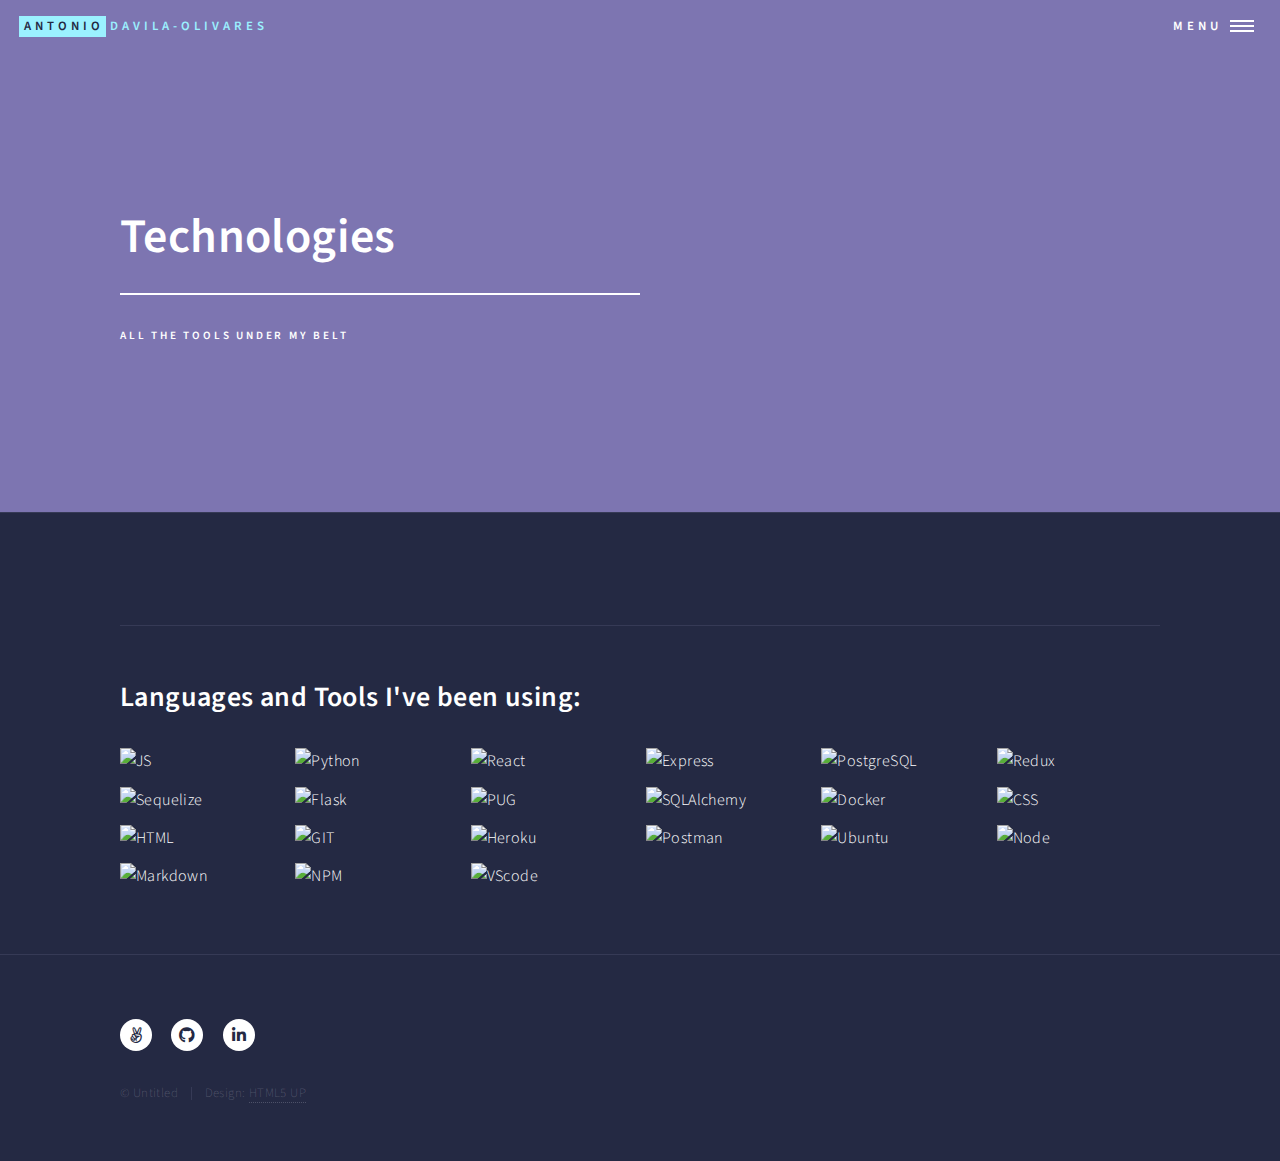
==== commit c6c637b6: "completed language page" ====
--- a/elements.html
+++ b/elements.html
@@ -6,7 +6,8 @@
 -->
 <html>
 	<head>
-		<title>Elements - Forty by HTML5 UP</title>
+		<title>Antonio Davila-Olivares</title>
+		<link rel="shortcut icon" type="image/png" href="images/favicon.png">
 		<meta charset="utf-8" />
 		<meta name="viewport" content="width=device-width, initial-scale=1, user-scalable=no" />
 		<link rel="stylesheet" href="assets/css/main.css" />
@@ -15,442 +16,94 @@
 	<body class="is-preload">
 
 		<!-- Wrapper -->
-			<div id="wrapper">
+		<div id="wrapper">
 
-				<!-- Header -->
-					<header id="header">
-						<a href="index.html" class="logo"><strong>Forty</strong> <span>by HTML5 UP</span></a>
-						<nav>
-							<a href="#menu">Menu</a>
-						</nav>
-					</header>
+			<!-- Header -->
+				<header id="header" class="alt">
+					<a href="index.html" class="logo"><strong>Antonio</strong><span>Davila-Olivares</span></a>
+					<nav>
+						<a href="#menu">Menu</a>
+					</nav>
+				</header>
 
-				<!-- Menu -->
-					<nav id="menu">
-						<ul class="links">
-							<li><a href="index.html">Home</a></li>
-							<li><a href="landing.html">Landing</a></li>
-							<li><a href="generic.html">Generic</a></li>
-							<li><a href="elements.html">Elements</a></li>
-						</ul>
-						<ul class="actions stacked">
-							<li><a href="#" class="button primary fit">Get Started</a></li>
-							<li><a href="#" class="button fit">Log In</a></li>
-						</ul>
-					</nav>
-
+			<!-- Menu -->
+				<nav id="menu">
+					<ul class="links">
+						<li><a href="index.html">Home</a></li>
+						<li><a href="landing.html">Portfolio</a></li>
+						<li><a href="generic.html">About Me</a></li>
+						<li><a href="elements.html">Technologies</a></li>
+					</ul>
+				</nav>
 				<!-- Main -->
 					<div id="main" class="alt">
+
+						<section id="banner" class="style2">
+							<div class="inner">
+								<span class="image">
+									<img src="https://media0.giphy.com/media/XFomRHaKILiILN7R03/giphy.gif?cid=ecf05e473ccnnqyjneokhb02fmw5hk4xgzoex7qm5m8s5wz1&rid=giphy.gif&ct=g" alt="" />
+								</span>
+								<header class="major">
+									<h1>Technologies</h1>
+								</header>
+								<div class="content">
+									<p>All the tools under my belt</p>
+								</div>
+							</div>
+						</section>
 
 						<!-- One -->
 							<section id="one">
 								<div class="inner">
-									<header class="major">
-										<h1>Elements</h1>
-									</header>
 
 									<!-- Content -->
-										<h2 id="content">Sample Content</h2>
-										<p>Praesent ac adipiscing ullamcorper semper ut amet ac risus. Lorem sapien ut odio odio nunc. Ac adipiscing nibh porttitor erat risus justo adipiscing adipiscing amet placerat accumsan. Vis. Faucibus odio magna tempus adipiscing a non. In mi primis arcu ut non accumsan vivamus ac blandit adipiscing adipiscing arcu metus praesent turpis eu ac lacinia nunc ac commodo gravida adipiscing eget accumsan ac nunc adipiscing adipiscing.</p>
-										<div class="row">
-											<div class="col-6 col-12-small">
-												<h3>Sem turpis amet semper</h3>
-												<p>Nunc lacinia ante nunc ac lobortis. Interdum adipiscing gravida odio porttitor sem non mi integer non faucibus ornare mi ut ante amet placerat aliquet. Volutpat commodo eu sed ante lacinia. Sapien a lorem in integer ornare praesent commodo adipiscing arcu in massa commodo lorem accumsan at odio massa ac ac. Semper adipiscing varius montes viverra nibh in adipiscing blandit tempus accumsan.</p>
-											</div>
-											<div class="col-6 col-12-small">
-												<h3>Magna odio tempus commodo</h3>
-												<p>In arcu accumsan arcu adipiscing accumsan orci ac. Felis id enim aliquet. Accumsan ac integer lobortis commodo ornare aliquet accumsan erat tempus amet porttitor. Ante commodo blandit adipiscing integer semper orci eget. Faucibus commodo adipiscing mi eu nullam accumsan morbi arcu ornare odio mi adipiscing nascetur lacus ac interdum morbi accumsan vis mi accumsan ac praesent.</p>
-											</div>
-											<!-- Break -->
-											<div class="col-4 col-12-medium">
-												<h3>Interdum sapien gravida</h3>
-												<p>Nunc lacinia ante nunc ac lobortis. Interdum adipiscing gravida odio porttitor sem non mi integer non faucibus ornare mi ut ante amet placerat aliquet. Volutpat eu sed ante lacinia sapien lorem accumsan varius montes viverra nibh in adipiscing blandit tempus accumsan.</p>
-											</div>
-											<div class="col-4 col-12-medium">
-												<h3>Faucibus consequat lorem</h3>
-												<p>Nunc lacinia ante nunc ac lobortis. Interdum adipiscing gravida odio porttitor sem non mi integer non faucibus ornare mi ut ante amet placerat aliquet. Volutpat eu sed ante lacinia sapien lorem accumsan varius montes viverra nibh in adipiscing blandit tempus accumsan.</p>
-											</div>
-											<div class="col-4 col-12-medium">
-												<h3>Accumsan montes viverra</h3>
-												<p>Nunc lacinia ante nunc ac lobortis. Interdum adipiscing gravida odio porttitor sem non mi integer non faucibus ornare mi ut ante amet placerat aliquet. Volutpat eu sed ante lacinia sapien lorem accumsan varius montes viverra nibh in adipiscing blandit tempus accumsan.</p>
-											</div>
-										</div>
+										<!-- <h2 id="content">Sample Content</h2>
+										<p>Praesent ac adipiscing ullamcorper semper ut amet ac risus. Lorem sapien ut odio odio nunc. Ac adipiscing nibh porttitor erat risus justo adipiscing adipiscing amet placerat accumsan. Vis. Faucibus odio magna tempus adipiscing a non. In mi primis arcu ut non accumsan vivamus ac blandit adipiscing adipiscing arcu metus praesent turpis eu ac lacinia nunc ac commodo gravida adipiscing eget accumsan ac nunc adipiscing adipiscing.</p> -->
 
 									<hr class="major" />
 
 									<!-- Elements -->
-										<h2 id="elements">Elements</h2>
+										<h2 id="elements">Languages and Tools I've been using:</h2>
 										<div class="row gtr-200">
-											<div class="col-6 col-12-medium">
+											<div class="col-0 col-12-medium">
 
-												<!-- Text stuff -->
-													<h3>Text</h3>
-													<p>This is <b>bold</b> and this is <strong>strong</strong>. This is <i>italic</i> and this is <em>emphasized</em>.
-													This is <sup>superscript</sup> text and this is <sub>subscript</sub> text.
-													This is <u>underlined</u> and this is code: <code>for (;;) { ... }</code>.
-													Finally, this is a <a href="#">link</a>.</p>
-													<hr />
-													<h2>Heading Level 2</h2>
-													<h3>Heading Level 3</h3>
-													<h4>Heading Level 4</h4>
-													<hr />
-													<p>Nunc lacinia ante nunc ac lobortis. Interdum adipiscing gravida odio porttitor sem non mi integer non faucibus ornare mi ut ante amet placerat aliquet. Volutpat eu sed ante lacinia sapien lorem accumsan varius montes viverra nibh in adipiscing blandit tempus accumsan.</p>
 
-												<!-- Lists -->
-													<h3>Lists</h3>
-													<div class="row">
-														<div class="col-6 col-12-small">
+												<!-- Image -->
+													<!-- <span class="image fit"><img src="images/pic03.jpg" alt="" /></span> -->
+													<div class="box alt">
+														<div class="row gtr-50 gtr-uniform">
+															<div class="col-2"><span class="image fit"><img src="https://www.freepnglogos.com/uploads/javascript-png/javascript-vector-logo-yellow-png-transparent-javascript-vector-12.png" alt="JS" /></span></div>
+															<div class="col-2"><span class="image fit"><img src="https://upload.wikimedia.org/wikipedia/commons/thumb/c/c3/Python-logo-notext.svg/2048px-Python-logo-notext.svg.png" alt="Python" /></span></div>
+															<div class="col-2"><span class="image fit"><img src="https://www.pngitem.com/pimgs/m/664-6644509_icon-react-js-logo-hd-png-download.png" alt="React" /></span></div>
+															<!-- Break -->
+															<div class="col-2"><span class="image fit"><img src="https://i2.wp.com/www.mementotech.in/assets/images/icons/express.png" alt="Express" /></span></div>
+															<div class="col-2"><span class="image fit"><img src="https://icons-for-free.com/iconfiles/png/512/postgresql+plain+wordmark-1324760555518154961.png" alt="PostgreSQL" /></span></div>
+															<div class="col-2"><span class="image fit"><img src="https://raw.githubusercontent.com/reduxjs/redux/master/logo/logo.png" alt="Redux" /></span></div>
+															<!-- Break -->
+															<div class="col-2"><span class="image fit"><img src="https://cdn.freebiesupply.com/logos/large/2x/sequelize-logo-png-transparent.png" alt="Sequelize" /></span></div>
+															<div class="col-2"><span class="image fit"><img src="https://blog.paperspace.com/content/images/2019/11/flasklogo.jpg" alt="Flask" /></span></div>
+															<div class="col-2"><span class="image fit"><img src="https://cdn.freebiesupply.com/logos/large/2x/pug-logo-png-transparent.png" alt="PUG" /></span></div>
 
-															<h4>Unordered</h4>
-															<ul>
-																<li>Dolor etiam magna etiam.</li>
-																<li>Sagittis lorem eleifend.</li>
-																<li>Felis dolore viverra.</li>
-															</ul>
+															<div class="col-2"><span class="image fit"><img src="https://hakin9.org/wp-content/uploads/2019/08/connect-a-flask-app-to-a-mysql-database-with-sqlalchemy-and-pymysql.jpg" alt="SQLAlchemy" /></span></div>
+															<div class="col-2"><span class="image fit"><img src="https://www.docker.com/blog/wp-content/uploads/2013/11/homepage-docker-logo.png" alt="Docker" /></span></div>
+															<div class="col-2"><span class="image fit"><img src="https://upload.wikimedia.org/wikipedia/commons/thumb/3/3d/CSS.3.svg/730px-CSS.3.svg.png" alt="CSS" /></span></div>
 
-															<h4>Alternate</h4>
-															<ul class="alt">
-																<li>Dolor etiam magna etiam.</li>
-																<li>Sagittis lorem eleifend.</li>
-																<li>Felis feugiat viverra.</li>
-															</ul>
+															<div class="col-2"><span class="image fit"><img src="https://upload.wikimedia.org/wikipedia/commons/thumb/6/61/HTML5_logo_and_wordmark.svg/2048px-HTML5_logo_and_wordmark.svg.png" alt="HTML" /></span></div>
+															<div class="col-2"><span class="image fit"><img src="https://cdn4.iconfinder.com/data/icons/logos-and-brands/512/141_Git_logo_logos-512.png" alt="GIT" /></span></div>
+															<div class="col-2"><span class="image fit"><img src="http://assets.stickpng.com/thumbs/58480873cef1014c0b5e48ea.png" alt="Heroku" /></span></div>
 
-														</div>
-														<div class="col-6 col-12-small">
+															<div class="col-2"><span class="image fit"><img src="https://logodix.com/logo/2062870.png" alt="Postman" /></span></div>
+															<div class="col-2"><span class="image fit"><img src="https://estuarine.jp/wp-content/uploads/2017/11/Ubuntu_log.jpg" alt="Ubuntu" /></span></div>
+															<div class="col-2"><span class="image fit"><img src="https://cdn.freebiesupply.com/logos/thumbs/2x/nodejs-1-logo.png" alt="Node" /></span></div>
 
-															<h4>Ordered</h4>
-															<ol>
-																<li>Dolor etiam magna etiam.</li>
-																<li>Etiam vel lorem sed viverra.</li>
-																<li>Felis dolore viverra.</li>
-																<li>Dolor etiam magna etiam.</li>
-																<li>Etiam vel lorem sed viverra.</li>
-																<li>Felis dolore viverra.</li>
-															</ol>
-
-															<h4>Icons</h4>
-															<ul class="icons">
-																<li><a href="#" class="icon brands fa-twitter"><span class="label">Twitter</span></a></li>
-																<li><a href="#" class="icon brands fa-facebook-f"><span class="label">Facebook</span></a></li>
-																<li><a href="#" class="icon brands fa-instagram"><span class="label">Instagram</span></a></li>
-																<li><a href="#" class="icon brands fa-github"><span class="label">Github</span></a></li>
-																<li><a href="#" class="icon brands fa-dribbble"><span class="label">Dribbble</span></a></li>
-																<li><a href="#" class="icon brands fa-tumblr"><span class="label">Tumblr</span></a></li>
-															</ul>
-															<ul class="icons">
-																<li><a href="#" class="icon brands alt fa-twitter"><span class="label">Twitter</span></a></li>
-																<li><a href="#" class="icon brands alt fa-facebook-f"><span class="label">Facebook</span></a></li>
-																<li><a href="#" class="icon brands alt fa-instagram"><span class="label">Instagram</span></a></li>
-															</ul>
-
-														</div>
-													</div>
-													<h4>Definition</h4>
-													<dl>
-														<dt>Item1</dt>
-														<dd>
-															<p>Lorem ipsum dolor vestibulum ante ipsum primis in faucibus vestibulum. Blandit adipiscing eu felis iaculis volutpat ac adipiscing accumsan eu faucibus. Integer ac pellentesque praesent. Lorem ipsum dolor.</p>
-														</dd>
-														<dt>Item2</dt>
-														<dd>
-															<p>Lorem ipsum dolor vestibulum ante ipsum primis in faucibus vestibulum. Blandit adipiscing eu felis iaculis volutpat ac adipiscing accumsan eu faucibus. Integer ac pellentesque praesent. Lorem ipsum dolor.</p>
-														</dd>
-														<dt>Item3</dt>
-														<dd>
-															<p>Lorem ipsum dolor vestibulum ante ipsum primis in faucibus vestibulum. Blandit adipiscing eu felis iaculis volutpat ac adipiscing accumsan eu faucibus. Integer ac pellentesque praesent. Lorem ipsum dolor.</p>
-														</dd>
-													</dl>
-
-													<h4>Actions</h4>
-													<ul class="actions">
-														<li><a href="#" class="button primary">Default</a></li>
-														<li><a href="#" class="button">Default</a></li>
-													</ul>
-													<ul class="actions small">
-														<li><a href="#" class="button primary small">Small</a></li>
-														<li><a href="#" class="button small">Small</a></li>
-													</ul>
-													<div class="row">
-														<div class="col-6 col-12-small">
-															<ul class="actions stacked">
-																<li><a href="#" class="button primary">Default</a></li>
-																<li><a href="#" class="button">Default</a></li>
-															</ul>
-														</div>
-														<div class="col-6 col-12-small">
-															<ul class="actions stacked">
-																<li><a href="#" class="button primary small">Small</a></li>
-																<li><a href="#" class="button small">Small</a></li>
-															</ul>
-														</div>
-														<div class="col-6 col-12-small">
-															<ul class="actions stacked">
-																<li><a href="#" class="button primary fit">Default</a></li>
-																<li><a href="#" class="button fit">Default</a></li>
-															</ul>
-														</div>
-														<div class="col-6 col-12-small">
-															<ul class="actions stacked">
-																<li><a href="#" class="button primary small fit">Small</a></li>
-																<li><a href="#" class="button small fit">Small</a></li>
-															</ul>
+															<div class="col-2"><span class="image fit"><img src="https://static-00.iconduck.com/assets.00/logo-markdown-icon-512x385-k241bxv5.png" alt="Markdown" /></span></div>
+															<div class="col-2"><span class="image fit"><img src="https://upload.wikimedia.org/wikipedia/commons/thumb/d/db/Npm-logo.svg/2560px-Npm-logo.svg.png" alt="NPM" /></span></div>
+															<div class="col-2"><span class="image fit"><img src="https://cdn.freebiesupply.com/logos/large/2x/visual-studio-code-logo-png-transparent.png" alt="VScode" /></span></div>
 														</div>
 													</div>
 
-													<h4>Pagination</h4>
-													<ul class="pagination">
-														<li><span class="button small disabled">Prev</span></li>
-														<li><a href="#" class="page active">1</a></li>
-														<li><a href="#" class="page">2</a></li>
-														<li><a href="#" class="page">3</a></li>
-														<li><span>&hellip;</span></li>
-														<li><a href="#" class="page">8</a></li>
-														<li><a href="#" class="page">9</a></li>
-														<li><a href="#" class="page">10</a></li>
-														<li><a href="#" class="button small">Next</a></li>
-													</ul>
+												<!-- Box -->
 
-												<!-- Blockquote -->
-													<h3>Blockquote</h3>
-													<blockquote>Fringilla nisl. Donec accumsan interdum nisi, quis tincidunt felis sagittis eget tempus euismod. Vestibulum ante ipsum primis in faucibus vestibulum. Blandit adipiscing eu felis iaculis volutpat ac adipiscing accumsan faucibus. Vestibulum ante ipsum primis in faucibus vestibulum. Blandit adipiscing eu felis.</blockquote>
-
-												<!-- Table -->
-													<h3>Table</h3>
-
-													<h4>Default</h4>
-													<div class="table-wrapper">
-														<table>
-															<thead>
-																<tr>
-																	<th>Name</th>
-																	<th>Description</th>
-																	<th>Price</th>
-																</tr>
-															</thead>
-															<tbody>
-																<tr>
-																	<td>Item1</td>
-																	<td>Ante turpis integer aliquet porttitor.</td>
-																	<td>29.99</td>
-																</tr>
-																<tr>
-																	<td>Item2</td>
-																	<td>Vis ac commodo adipiscing arcu aliquet.</td>
-																	<td>19.99</td>
-																</tr>
-																<tr>
-																	<td>Item3</td>
-																	<td> Morbi faucibus arcu accumsan lorem.</td>
-																	<td>29.99</td>
-																</tr>
-																<tr>
-																	<td>Item4</td>
-																	<td>Vitae integer tempus condimentum.</td>
-																	<td>19.99</td>
-																</tr>
-																<tr>
-																	<td>Item5</td>
-																	<td>Ante turpis integer aliquet porttitor.</td>
-																	<td>29.99</td>
-																</tr>
-															</tbody>
-															<tfoot>
-																<tr>
-																	<td colspan="2"></td>
-																	<td>100.00</td>
-																</tr>
-															</tfoot>
-														</table>
-													</div>
-
-													<h4>Alternate</h4>
-													<div class="table-wrapper">
-														<table class="alt">
-															<thead>
-																<tr>
-																	<th>Name</th>
-																	<th>Description</th>
-																	<th>Price</th>
-																</tr>
-															</thead>
-															<tbody>
-																<tr>
-																	<td>Item1</td>
-																	<td>Ante turpis integer aliquet porttitor.</td>
-																	<td>29.99</td>
-																</tr>
-																<tr>
-																	<td>Item2</td>
-																	<td>Vis ac commodo adipiscing arcu aliquet.</td>
-																	<td>19.99</td>
-																</tr>
-																<tr>
-																	<td>Item3</td>
-																	<td> Morbi faucibus arcu accumsan lorem.</td>
-																	<td>29.99</td>
-																</tr>
-																<tr>
-																	<td>Item4</td>
-																	<td>Vitae integer tempus condimentum.</td>
-																	<td>19.99</td>
-																</tr>
-																<tr>
-																	<td>Item5</td>
-																	<td>Ante turpis integer aliquet porttitor.</td>
-																	<td>29.99</td>
-																</tr>
-															</tbody>
-															<tfoot>
-																<tr>
-																	<td colspan="2"></td>
-																	<td>100.00</td>
-																</tr>
-															</tfoot>
-														</table>
-													</div>
-
-											</div>
-											<div class="col-6 col-12-medium">
-
-												<!-- Buttons -->
-													<h3>Buttons</h3>
-													<ul class="actions">
-														<li><a href="#" class="button primary">Primary</a></li>
-														<li><a href="#" class="button">Default</a></li>
-													</ul>
-													<div class="row">
-														<div class="col-6 col-12-xsmall">
-															<ul class="actions stacked">
-																<li><a href="#" class="button large">Large</a></li>
-																<li><a href="#" class="button">Default</a></li>
-																<li><a href="#" class="button small">Small</a></li>
-															</ul>
-														</div>
-														<div class="col-6 col-12-xsmall">
-															<ul class="actions stacked">
-																<li><a href="#" class="button primary large">Large</a></li>
-																<li><a href="#" class="button primary">Default</a></li>
-																<li><a href="#" class="button primary small">Small</a></li>
-															</ul>
-														</div>
-													</div>
-													<ul class="actions fit">
-														<li><a href="#" class="button primary fit">Fit</a></li>
-														<li><a href="#" class="button fit">Fit</a></li>
-													</ul>
-													<ul class="actions fit small">
-														<li><a href="#" class="button primary fit small">Fit + Small</a></li>
-														<li><a href="#" class="button fit small">Fit + Small</a></li>
-													</ul>
-													<ul class="actions">
-														<li><a href="#" class="button primary icon solid fa-search">Icon</a></li>
-														<li><a href="#" class="button icon solid fa-download">Icon</a></li>
-													</ul>
-													<ul class="actions">
-														<li><span class="button primary disabled">Primary</span></li>
-														<li><span class="button disabled">Default</span></li>
-													</ul>
-
-												<!-- Form -->
-													<h3>Form</h3>
-
-													<form method="post" action="#">
-														<div class="row gtr-uniform">
-															<div class="col-6 col-12-xsmall">
-																<input type="text" name="demo-name" id="demo-name" value="" placeholder="Name" />
-															</div>
-															<div class="col-6 col-12-xsmall">
-																<input type="email" name="demo-email" id="demo-email" value="" placeholder="Email" />
-															</div>
-															<!-- Break -->
-															<div class="col-12">
-																<select name="demo-category" id="demo-category">
-																	<option value="">- Category -</option>
-																	<option value="1">Manufacturing</option>
-																	<option value="1">Shipping</option>
-																	<option value="1">Administration</option>
-																	<option value="1">Human Resources</option>
-																</select>
-															</div>
-															<!-- Break -->
-															<div class="col-4 col-12-small">
-																<input type="radio" id="demo-priority-low" name="demo-priority" checked>
-																<label for="demo-priority-low">Low</label>
-															</div>
-															<div class="col-4 col-12-small">
-																<input type="radio" id="demo-priority-normal" name="demo-priority">
-																<label for="demo-priority-normal">Normal</label>
-															</div>
-															<div class="col-4 col-12-small">
-																<input type="radio" id="demo-priority-high" name="demo-priority">
-																<label for="demo-priority-high">High</label>
-															</div>
-															<!-- Break -->
-															<div class="col-6 col-12-small">
-																<input type="checkbox" id="demo-copy" name="demo-copy">
-																<label for="demo-copy">Email me a copy</label>
-															</div>
-															<div class="col-6 col-12-small">
-																<input type="checkbox" id="demo-human" name="demo-human" checked>
-																<label for="demo-human">I am a human</label>
-															</div>
-															<!-- Break -->
-															<div class="col-12">
-																<textarea name="demo-message" id="demo-message" placeholder="Enter your message" rows="6"></textarea>
-															</div>
-															<!-- Break -->
-															<div class="col-12">
-																<ul class="actions">
-																	<li><input type="submit" value="Send Message" class="primary" /></li>
-																	<li><input type="reset" value="Reset" /></li>
-																</ul>
-															</div>
-														</div>
-													</form>
-
-												<!-- Image -->
-													<h3>Image</h3>
-
-													<h4>Fit</h4>
-													<span class="image fit"><img src="images/pic03.jpg" alt="" /></span>
-													<div class="box alt">
-														<div class="row gtr-50 gtr-uniform">
-															<div class="col-4"><span class="image fit"><img src="images/pic08.jpg" alt="" /></span></div>
-															<div class="col-4"><span class="image fit"><img src="images/pic09.jpg" alt="" /></span></div>
-															<div class="col-4"><span class="image fit"><img src="images/pic10.jpg" alt="" /></span></div>
-															<!-- Break -->
-															<div class="col-4"><span class="image fit"><img src="images/pic10.jpg" alt="" /></span></div>
-															<div class="col-4"><span class="image fit"><img src="images/pic08.jpg" alt="" /></span></div>
-															<div class="col-4"><span class="image fit"><img src="images/pic09.jpg" alt="" /></span></div>
-															<!-- Break -->
-															<div class="col-4"><span class="image fit"><img src="images/pic09.jpg" alt="" /></span></div>
-															<div class="col-4"><span class="image fit"><img src="images/pic10.jpg" alt="" /></span></div>
-															<div class="col-4"><span class="image fit"><img src="images/pic08.jpg" alt="" /></span></div>
-														</div>
-													</div>
-
-													<h4>Left &amp; Right</h4>
-													<p><span class="image left"><img src="images/pic09.jpg" alt="" /></span>Lorem ipsum dolor sit accumsan interdum nisi, quis tincidunt felis sagittis eget. tempus euismod. Vestibulum ante ipsum primis in faucibus vestibulum. Blandit adipiscing eu felis iaculis volutpat ac adipiscing accumsan eu faucibus. Integer ac pellentesque praesent tincidunt felis sagittis eget. tempus euismod. Vestibulum ante ipsum primis sagittis eget. tempus euismod. Vestibulum ante ipsum primis in faucibus vestibulum. Blandit adipiscing eu felis iaculis volutpat ac adipiscing accumsan eu faucibus. Integer ac pellentesque praesent tincidunt felis sagittis eget tempus vestibulum ante ipsum primis in faucibus magna blandit adipiscing eu felis iaculis.</p>
-													<p><span class="image right"><img src="images/pic10.jpg" alt="" /></span>Lorem ipsum dolor sit accumsan interdum nisi, quis tincidunt felis sagittis eget. tempus euismod. Vestibulum ante ipsum primis in faucibus vestibulum. Blandit adipiscing eu felis iaculis volutpat ac adipiscing accumsan eu faucibus. Integer ac pellentesque praesent tincidunt felis sagittis eget. tempus euismod. Vestibulum ante ipsum primis sagittis eget. tempus euismod. Vestibulum ante ipsum primis in faucibus vestibulum. Blandit adipiscing eu felis iaculis volutpat ac adipiscing accumsan eu faucibus. Integer ac pellentesque praesent tincidunt felis sagittis eget tempus vestibulum ante ipsum primis in faucibus magna blandit adipiscing eu felis iaculis.</p>
-
-												<!-- Box -->
-													<h3>Box</h3>
-													<div class="box">
-														<p>Felis sagittis eget tempus primis in faucibus vestibulum. Blandit adipiscing eu felis iaculis volutpat ac adipiscing accumsan eu faucibus. Integer ac pellentesque praesent tincidunt felis sagittis eget. tempus euismod. Magna sed etiam ante ipsum primis in faucibus vestibulum. Blandit adipiscing eu ipsum primis in faucibus vestibulum. Blandit adipiscing eu felis iaculis volutpat ac adipiscing accumsan eu faucibus lorem ipsum.</p>
-													</div>
-
-												<!-- Preformatted Code -->
-													<h3>Preformatted</h3>
-													<pre><code>i = 0;
-
-while (!deck.isInOrder()) {
-    print 'Iteration ' + i;
-    deck.shuffle();
-    i++;
-}
-
-print 'It took ' + i + ' iterations to sort the deck.';
-</code></pre>
 
 											</div>
 										</div>
@@ -460,76 +113,23 @@
 
 					</div>
 
-				<!-- Contact -->
-					<section id="contact">
-						<div class="inner">
-							<section>
-								<form method="post" action="#">
-									<div class="fields">
-										<div class="field half">
-											<label for="name">Name</label>
-											<input type="text" name="name" id="name" />
-										</div>
-										<div class="field half">
-											<label for="email">Email</label>
-											<input type="text" name="email" id="email" />
-										</div>
-										<div class="field">
-											<label for="message">Message</label>
-											<textarea name="message" id="message" rows="6"></textarea>
-										</div>
-									</div>
-									<ul class="actions">
-										<li><input type="submit" value="Send Message" class="primary" /></li>
-										<li><input type="reset" value="Clear" /></li>
-									</ul>
-								</form>
-							</section>
-							<section class="split">
-								<section>
-									<div class="contact-method">
-										<span class="icon solid alt fa-envelope"></span>
-										<h3>Email</h3>
-										<a href="#">information@untitled.tld</a>
-									</div>
-								</section>
-								<section>
-									<div class="contact-method">
-										<span class="icon solid alt fa-phone"></span>
-										<h3>Phone</h3>
-										<span>(000) 000-0000 x12387</span>
-									</div>
-								</section>
-								<section>
-									<div class="contact-method">
-										<span class="icon solid alt fa-home"></span>
-										<h3>Address</h3>
-										<span>1234 Somewhere Road #5432<br />
-										Nashville, TN 00000<br />
-										United States of America</span>
-									</div>
-								</section>
-							</section>
-						</div>
-					</section>
+				<!-- Footer -->
+				<footer id="footer">
+					<div class="inner">
+						<ul class="icons">
+							<!-- <li><a href="#" class="icon brands alt fa-twitter"><span class="label">Twitter</span></a></li>
+							<li><a href="#" class="icon brands alt fa-facebook-f"><span class="label">Facebook</span></a></li> -->
+							<li><a href="https://angel.co/u/antonio-davila-olivares" class="icon brands alt fa-angellist"><span class="label">Angel List</span></a></li>
+							<li><a href="https://github.com/D3vila" class="icon brands alt fa-github"><span class="label">GitHub</span></a></li>
+							<li><a href="https://www.linkedin.com/in/antonio-davila-olivares-843856212/" class="icon brands alt fa-linkedin-in"><span class="label">LinkedIn</span></a></li>
+						</ul>
+						<ul class="copyright">
+							<li>&copy; Untitled</li><li>Design: <a href="https://html5up.net">HTML5 UP</a></li>
+						</ul>
+					</div>
+				</footer>
 
-				<!-- Footer -->
-					<footer id="footer">
-						<div class="inner">
-							<ul class="icons">
-								<li><a href="#" class="icon brands alt fa-twitter"><span class="label">Twitter</span></a></li>
-								<li><a href="#" class="icon brands alt fa-facebook-f"><span class="label">Facebook</span></a></li>
-								<li><a href="#" class="icon brands alt fa-instagram"><span class="label">Instagram</span></a></li>
-								<li><a href="#" class="icon brands alt fa-github"><span class="label">GitHub</span></a></li>
-								<li><a href="#" class="icon brands alt fa-linkedin-in"><span class="label">LinkedIn</span></a></li>
-							</ul>
-							<ul class="copyright">
-								<li>&copy; Untitled</li><li>Design: <a href="https://html5up.net">HTML5 UP</a></li>
-							</ul>
-						</div>
-					</footer>
-
-			</div>
+		</div>
 
 		<!-- Scripts -->
 			<script src="assets/js/jquery.min.js"></script>
@@ -541,4 +141,4 @@
 			<script src="assets/js/main.js"></script>
 
 	</body>
-</html>+</html>
--- a/assets/css/main.css
+++ b/assets/css/main.css
@@ -1,10 +1,10 @@
 @import url(fontawesome-all.min.css);
 @import url("https://fonts.googleapis.com/css?family=Source+Sans+Pro:300,300italic,600,600italic");
 
-/*
-	Forty by HTML5 UP
-	html5up.net | @ajlkn
-	Free for personal and commercial use under the CCA 3.0 license (html5up.net/license)
+/*
+	Forty by HTML5 UP
+	html5up.net | @ajlkn
+	Free for personal and commercial use under the CCA 3.0 license (html5up.net/license)
 */
 
 html, body, div, span, applet, object,
@@ -1788,7 +1788,7 @@
 				display: block;
 				height: 2px;
 				margin: 0.325em 0 0.5em 0;
-				width: 100%;
+				width: 50%;
 			}
 
 		header.major > p {
@@ -3380,7 +3380,7 @@
 		-webkit-align-items: center;
 		-ms-align-items: center;
 		align-items: center;
-		background-image: url("../../images/banner.jpg");
+		background-image: url("../../images/antonio_profile.jpeg");
 		display: -moz-flex;
 		display: -webkit-flex;
 		display: -ms-flex;
@@ -3423,7 +3423,7 @@
 		}
 
 		#banner h1 {
-			font-size: 3.25em;
+			font-size: 3em;
 		}
 
 		#banner > .inner {
@@ -3949,4 +3949,4 @@
 			transform: none;
 			opacity: 1;
 			visibility: visible;
-		}+		}
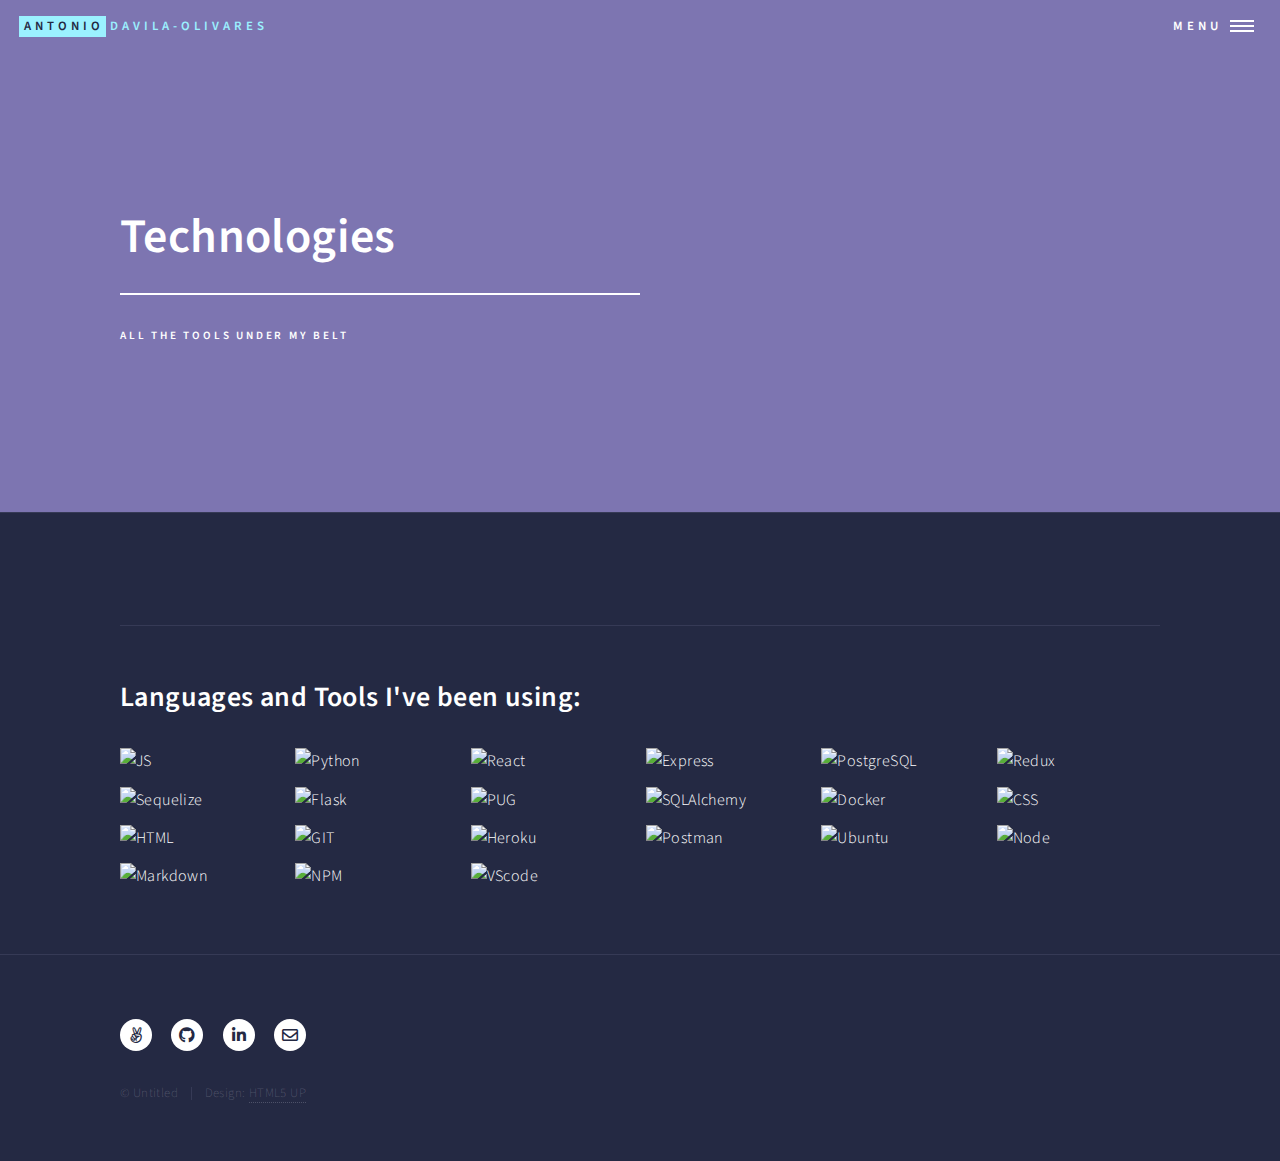
==== commit 4062c0a1: "updated all favicon" ====
--- a/elements.html
+++ b/elements.html
@@ -11,6 +11,8 @@
 		<meta charset="utf-8" />
 		<meta name="viewport" content="width=device-width, initial-scale=1, user-scalable=no" />
 		<link rel="stylesheet" href="assets/css/main.css" />
+		<link rel="shortcut icon" type="image/jpg" href="./images/favicon.ico" />
+		<link rel="apple-touch-icon" sizes="180x180" href="./images/apple-touch-icon.png">
 		<noscript><link rel="stylesheet" href="assets/css/noscript.css" /></noscript>
 	</head>
 	<body class="is-preload">
@@ -90,7 +92,7 @@
 
 															<div class="col-2"><span class="image fit"><img src="https://upload.wikimedia.org/wikipedia/commons/thumb/6/61/HTML5_logo_and_wordmark.svg/2048px-HTML5_logo_and_wordmark.svg.png" alt="HTML" /></span></div>
 															<div class="col-2"><span class="image fit"><img src="https://cdn4.iconfinder.com/data/icons/logos-and-brands/512/141_Git_logo_logos-512.png" alt="GIT" /></span></div>
-															<div class="col-2"><span class="image fit"><img src="http://assets.stickpng.com/thumbs/58480873cef1014c0b5e48ea.png" alt="Heroku" /></span></div>
+															<div class="col-2"><span class="image fit"><img src="https://simg.nicepng.com/png/small/223-2233246_heroku-logo-salesforce-heroku.png" alt="Heroku" /></span></div>
 
 															<div class="col-2"><span class="image fit"><img src="https://logodix.com/logo/2062870.png" alt="Postman" /></span></div>
 															<div class="col-2"><span class="image fit"><img src="https://estuarine.jp/wp-content/uploads/2017/11/Ubuntu_log.jpg" alt="Ubuntu" /></span></div>
@@ -122,6 +124,8 @@
 							<li><a href="https://angel.co/u/antonio-davila-olivares" class="icon brands alt fa-angellist"><span class="label">Angel List</span></a></li>
 							<li><a href="https://github.com/D3vila" class="icon brands alt fa-github"><span class="label">GitHub</span></a></li>
 							<li><a href="https://www.linkedin.com/in/antonio-davila-olivares-843856212/" class="icon brands alt fa-linkedin-in"><span class="label">LinkedIn</span></a></li>
+							<li><a href="mailto: ajd57@nau.edu" class="icon alt fas fa-envelope"><span
+								class="label">Email</span></a></li>
 						</ul>
 						<ul class="copyright">
 							<li>&copy; Untitled</li><li>Design: <a href="https://html5up.net">HTML5 UP</a></li>
